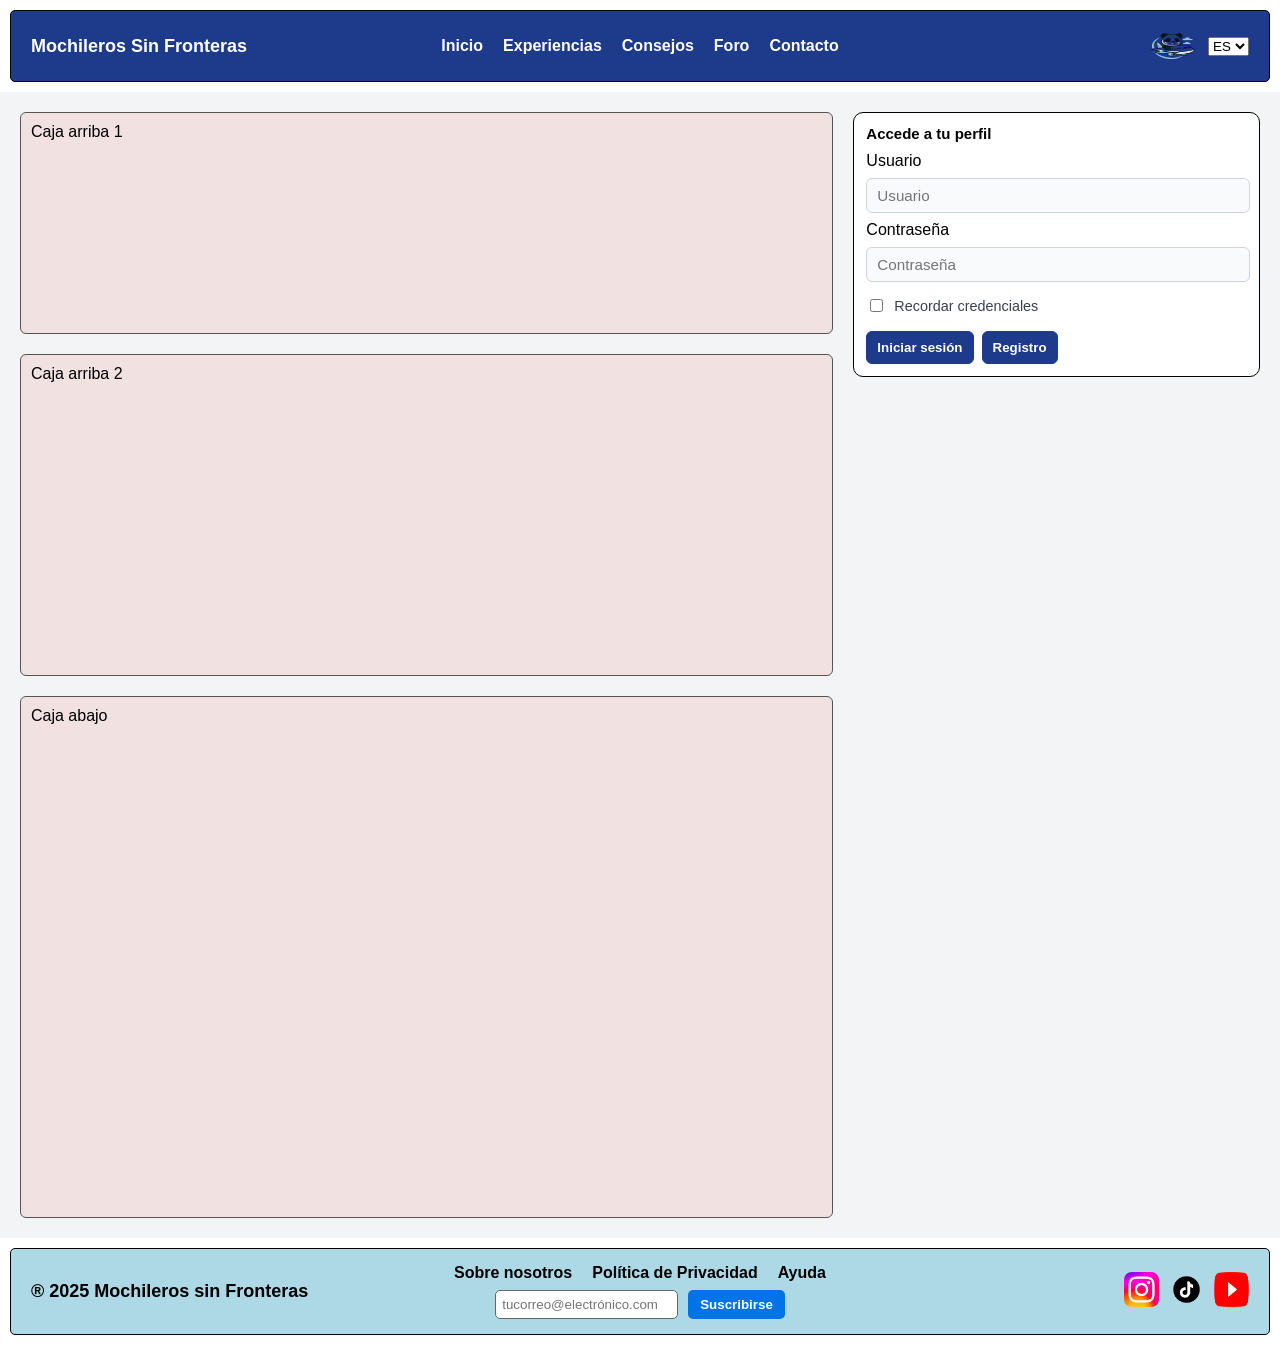
==== pracctica1.html @ 60e6118a "aside derecha" ====
﻿<!DOCTYPE html>
<html lang="es">
<head>
  <meta charset="UTF-8">
  <title>Document</title>
  <link rel="stylesheet" href="./style/style.css">
</head>
<body>
  <header>
    <!-- Nombre a la izquierda -->
    <a href="./pracctica1.html" class="nombre">Mochileros Sin Fronteras</a>

    <!-- Menú en el centro -->
    <nav class="menu_navegacion">
      <a href="#">Inicio</a>
      <a href="#">Experiencias</a>
      <a href="#">Consejos</a>
      <a href="#">Foro</a>
      <a href="#">Contacto</a>
    </nav>

    <!-- Logo + selector de idioma a la derecha -->
    <div class="cambiar_idiomas">
      <img src="./img/logo.png" alt="logo" class="logo">
      <select name="idiomas">
        <option value="es">ES</option>
        <option value="en">EN</option>
      </select>
    </div>
  </header>
  

  <main>
    <!-- Columna izquierda -->
    <section class="zona-izq">
      <section class="caja caja1">Caja arriba 1</section>
      <section class="caja caja2">Caja arriba 2</section>
      <section class="caja caja3">Caja abajo</section>
    </section>

    <!-- Columna derecha -->
    <aside class="aside-der">
      <section class="acceso">
        <h2>Accede a tu perfil</h2>

        <form class="inicio_sesion" action="#" method="post" autocomplete="off">
          <label for="email">Usuario</label>
          <input id="email" name="email" type="email" placeholder="Usuario">

          <label for="contraseña">Contraseña</label>
          <input id="contraseña" name="contraseña" type="password" placeholder="Contraseña">

          <label class="recordar" for="recordar">
            <input type="checkbox" id="recordar" name="recordar">
            Recordar credenciales
          </label>

          <div class="acciones">
            <button type="button" class="boton ">Iniciar sesión</button>
            <button type="button" class="boton registrar">Registro</button>
          </div>
        </form>

      </section>

    </aside>
      

  </main>




  <footer>
  <h1 class="footer">&reg; 2025 Mochileros sin Fronteras</h1>
  
  <div class="footer-links">
    <nav class="pie_pag_nav">
      <a href="#">Sobre nosotros</a>
      <a href="#">Política de Privacidad</a>
      <a href="#">Ayuda</a>
    </nav>

    <!-- Newsletter debajo de los enlaces -->
    <div class="newsletter">
      <input type="email" placeholder="tucorreo@electrónico.com">
      <button>Suscribirse</button>
    </div>
  </div>
  
  <div class="Redes_sociales">
    <a href="#"><img src="./img/instagram_logo.png" alt="Instagram_logo" class="Instagram_logo"></a>
    <a href="#"><img src="./img/tiktok_logo.webp" alt="Tiktok_logo" class="Tiktok_logo"></a>
    <a href="#"><img src="./img/Youtube_logo.png" alt="Youtube_logo" class="Youtube_logo"></a>
  </div> 
</footer>
</body>
</html>
---- style/style.css ----
﻿body {
  margin: 0;
  font-family: Arial, sans-serif;
}

header {
  display: grid;
  grid-template-columns: 1fr auto 1fr; 
  align-items: center;
  padding: 10px 20px;
  background-color: #1e3a8a; /* azul */
  color: white;
  border: 1px solid black;
  border-radius: 5px;
  margin: 10px;
}

footer {
  display: grid;
  grid-template-columns: 1fr auto 1fr; 
  align-items: center;
  padding: 10px 20px;
  background-color: lightblue; /* azul */
  color: white;
  border: 1px solid black;
  border-radius: 5px;
  margin: 10px;
}

/* Nombre a la izquierda */
.nombre {
  justify-self: start;
  color: white;
  text-decoration: none;
  font-size: 18px;
  font-weight: bold;
}

/* Menú centrado */
.menu_navegacion {
  display: flex;
  gap: 20px;
  justify-content: center;
}

.menu_navegacion a {
  text-decoration: none;
  color: white;
  font-weight: bold;
}

.menu_navegacion a:hover {
  color: yellow;
}

/* Logo + idiomas a la derecha */
.cambiar_idiomas {
  display: flex;
  align-items: center;
  gap: 10px;
  justify-self: end;
}

.footer {
  justify-self: start;
  color: black;
  text-decoration: none;
  font-size: 18px;
  font-weight: bold;
}

.logo {
  width: 50px;  /* logo pequeñito */
  height: 50px;
}

.Redes_sociales {
  display: flex;
  align-items: center;
  gap: 10px;
  justify-self: end;
}

.Instagram_logo {
  width: 35px;  /* logo pequeñito */
  height: 35px;
}

.Tiktok_logo {
  width: 35px;  /* logo pequeñito */
  height: 35px;
}

.Youtube_logo {
  width: 35px;  /* logo pequeñito */
  height: 35px;
}

.pie_pag_nav {
  display: flex;            /* Activa Flexbox */
  justify-content: center;  /* Centra horizontalmente */
  align-items: center;      /* Centra verticalmente */
  gap: 20px;                /* Espacio entre enlaces */
  flex-wrap: wrap;          /* Para que no se salgan en pantallas pequeñas */
}

.pie_pag_nav a {
  text-decoration: none;  
  color: black;
  font-weight: bold;
}

footer {
  display: grid;
  grid-template-columns: 1fr auto 1fr; /* 3 columnas: copyright - enlaces+newsletter - redes */
  align-items: center;
  padding: 15px 20px;
  background-color: lightblue;
  border: 1px solid black;
  border-radius: 5px;
  margin: 10px;
}

/* Contenedor central (enlaces + newsletter) */
.footer-links {
  display: flex;
  flex-direction: column; /* enlaces arriba, newsletter debajo */
  align-items: center;
  gap: 8px;
}

/* Enlaces en fila */
.pie_pag_nav {
  display: flex;
  gap: 20px;
}

.pie_pag_nav a {
  text-decoration: none;
  color: black;
  font-weight: bold;
}

/* Newsletter debajo */
.newsletter {
  display: flex;
  justify-content: center;
  gap: 10px;
}

.newsletter input[type="email"] {
  padding: 6px;
  border: 1px solid #666;
  border-radius: 5px;
}

.newsletter button {
  padding: 6px 12px;
  border: none;
  border-radius: 5px;
  background-color: #0073e6;
  color: white;
  font-weight: bold;
  cursor: pointer;
}

.newsletter button:hover {
  background-color: #005bb5;
}



/* ---------- MAIN (para separar header y footer) ---------- */


main {
  display: grid;
  grid-template-columns: 2fr 1fr;
  gap: 20px;
  padding: 20px;
  background: #f3f4f6; /* gris claro */
}


/* IZQUIERDA: grid de 2 columnas */
.zona-izq {
  display: flex;
  flex-direction: column; /* 👈 apila las cajas */
  gap: 20px;
}

/* Estilo base para TODAS las cajas */
.caja {
  background: rgb(242, 225, 225);
  border: 1px solid #555;
  border-radius: 6px;
  padding: 10px;
  color: black;
}

/* Caja arriba izquierda */
.caja1 {
  min-height: 200px;   /* pon lo que quieras */
}

/* Caja arriba derecha */
.caja2 {
  min-height: 300px;   /* pon lo que quieras */
}

/* Caja abajo (ocupa todo el ancho de la izquierda) */
.caja3 { /* Creo que se puede quitar */
  min-height: 500px;   /* pon lo que quieras */
}

/* Caja derecha (aside) */
.aside-der {
  min-height: 400px;  
}

.acceso {
  background: #fff;
  border: 1px solid black;
  border-radius: 10px;
  padding: 12px;
}

.acceso h2 {
  margin: 0 0 10px 0;
  font-size: 15px;
}

.inicio_sesion {
  display: flex;
  flex-direction: column; /* 👈 apila en columna */
  gap: 8px;  
}
.inicio_sesion input[type="email"],
.inicio_sesion input[type="password"] {
  width: 95%;
  padding: 8px 10px;
  border: 1px solid #cbd5e1;   /* gris clarito, no negro fuerte */
  border-radius: 6px;          /* redondeado sutil */
  font-size: 0.95rem;
  background: #f9fafb;
  color: #111;
  transition: border-color 0.2s, box-shadow 0.2s;
}

/* Efecto al hacer foco (cuando clicas dentro del input) */
.inicio_sesion input:focus {
  outline: none;  
  border-color: #1e3a8a;       /* azul igual que el header */
  box-shadow: 0 0 3px #406fee55;
}

.inicio_sesion .recordar{
  display: flex;
  align-items: center;
  gap: 8px;
  font-size: 0.9rem;
  color:#374151;
  margin: 6px 0 2px;
}

.acciones{
  display: flex;
  gap: 8px;
  margin-top: 6px;
}

.boton{
  padding: 8px 10px;
  border-radius: 6px;
  border: 1px solid #1e3a8a;
  background: #1e3a8a;   /* azul del header */
  color: #fff;
  font-weight: 600;
  cursor: pointer;
  transition: filter .15s;
}
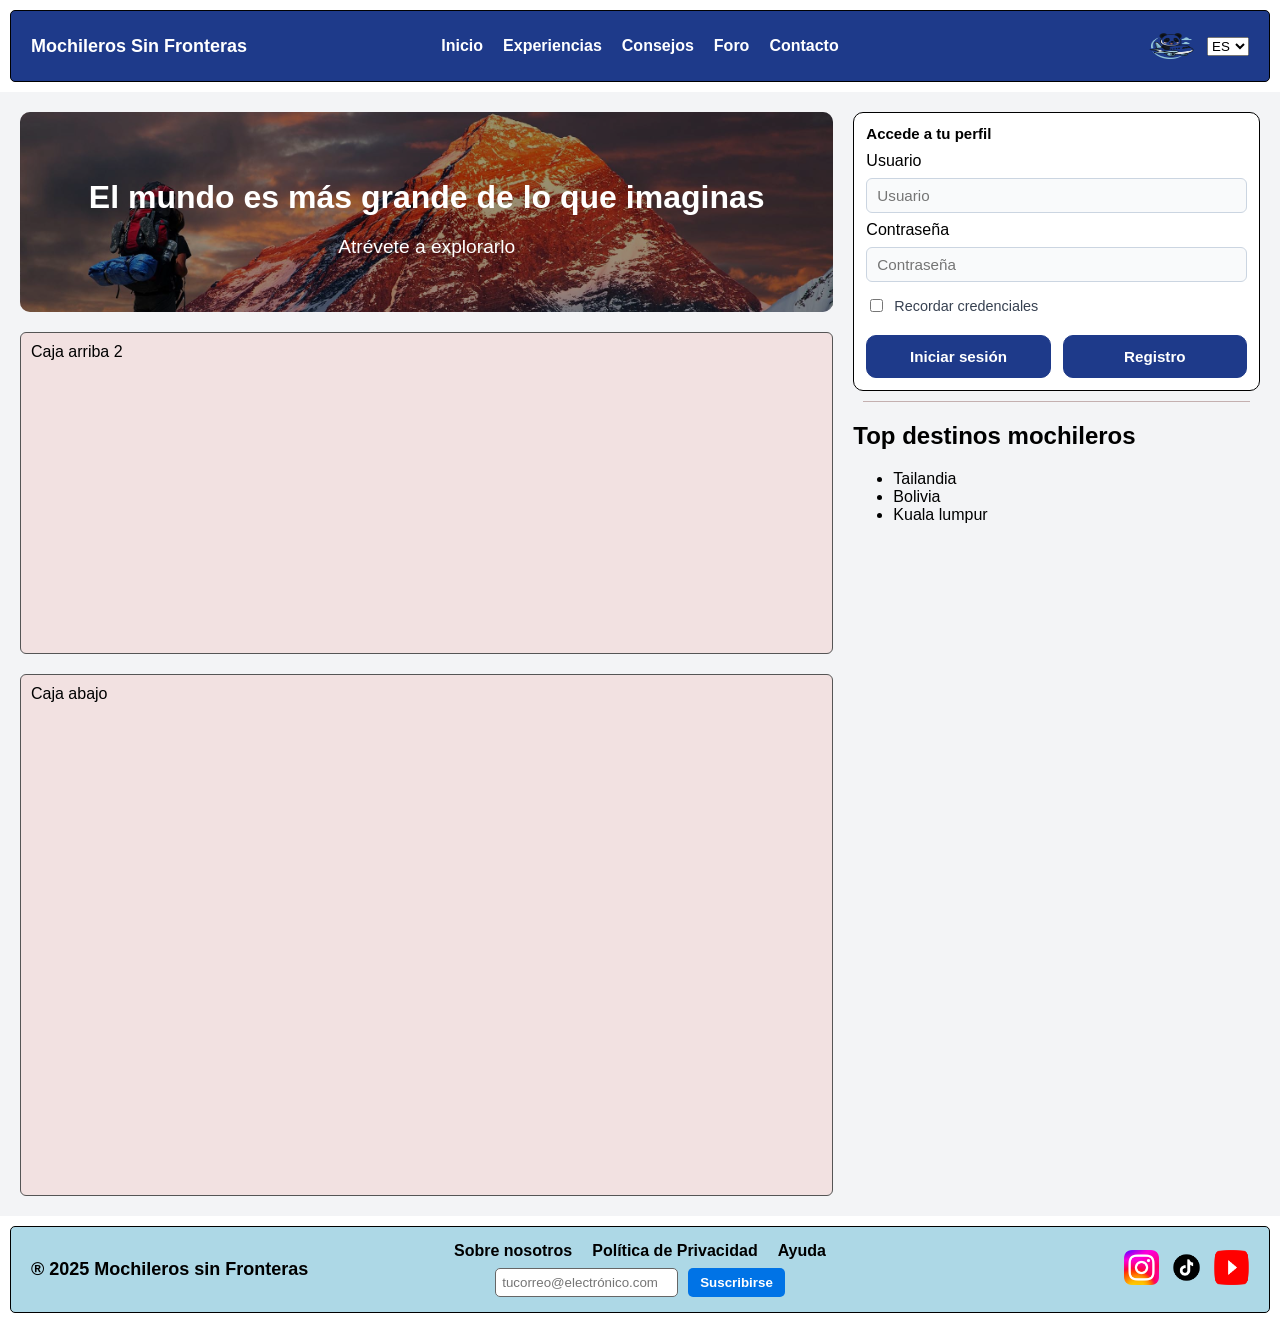
==== commit 16ed0ed8: "banner y formulario de acceso" ====
--- a/pracctica1.html
+++ b/pracctica1.html
@@ -25,6 +25,11 @@
       <select name="idiomas">
         <option value="es">ES</option>
         <option value="en">EN</option>
+        <option value="fr">FR</option>
+        <option value="de">DE</option>
+        <option value="ru">RU</option>
+        <option value="zh">ZH</option>
+        <option value="ar">AR</option>
       </select>
     </div>
   </header>
@@ -33,7 +38,12 @@
   <main>
     <!-- Columna izquierda -->
     <section class="zona-izq">
-      <section class="caja caja1">Caja arriba 1</section>
+      <section class="banner">
+        <div class="banner-contenido">
+          <h1>El mundo es más grande de lo que imaginas</h1>
+          <p>Atrévete a explorarlo</p>
+        </div>
+      </section>
       <section class="caja caja2">Caja arriba 2</section>
       <section class="caja caja3">Caja abajo</section>
     </section>
@@ -56,12 +66,23 @@
           </label>
 
           <div class="acciones">
-            <button type="button" class="boton ">Iniciar sesión</button>
-            <button type="button" class="boton registrar">Registro</button>
+            <a href="https://www.youtube.com/" target="_blank" class="boton">Iniciar sesión</a>
+            <a href="https://www.google.com/" target="_blank" class="boton registrar">Registro</a>
           </div>
         </form>
+      </section>
 
-      </section>
+      <hr class="barra_separadora">
+
+      <div>
+        <h2>Top destinos mochileros</h2>
+        <ul>
+          <li>Tailandia</li>
+          <li>Bolivia</li>
+          <li>Kuala lumpur</li>
+        </ul>
+      </div>
+
 
     </aside>
       
@@ -96,3 +117,4 @@
 </footer>
 </body>
 </html>
+
--- a/style/style.css
+++ b/style/style.css
@@ -199,8 +199,40 @@
 }
 
 /* Caja arriba izquierda */
-.caja1 {
-  min-height: 200px;   /* pon lo que quieras */
+.banner {
+  position: relative;
+  background-image: url("../img/mountain.jpg"); /* tu imagen de portada */
+  background-size: cover;
+  background-position: center;
+  height: 200px;
+  border-radius: 10px;
+  display: flex;
+  align-items: center;
+  justify-content: center;
+  text-align: center;
+  color: white;
+  overflow: hidden;
+}
+
+.banner::after {
+  content: "";
+  position: absolute;
+  top: 0; left: 0; right: 0; bottom: 0;
+  background: rgba(0,0,0,0.4); /* oscurece para mejor contraste del texto */
+}
+
+.banner-contenido {
+  position: relative; /* para que el texto esté por encima del overlay */
+  z-index: 1;
+}
+
+.banner-contenido h1 {
+  font-size: 2rem;
+  margin-bottom: 10px;
+}
+
+.banner-contenido p {
+  font-size: 1.2rem;
 }
 
 /* Caja arriba derecha */
@@ -237,7 +269,8 @@
 }
 .inicio_sesion input[type="email"],
 .inicio_sesion input[type="password"] {
-  width: 95%;
+  width: 100%;
+  box-sizing: border-box;
   padding: 8px 10px;
   border: 1px solid #cbd5e1;   /* gris clarito, no negro fuerte */
   border-radius: 6px;          /* redondeado sutil */
@@ -245,6 +278,7 @@
   background: #f9fafb;
   color: #111;
   transition: border-color 0.2s, box-shadow 0.2s;
+  margin: -auto aut;
 }
 
 /* Efecto al hacer foco (cuando clicas dentro del input) */
@@ -265,18 +299,36 @@
 
 .acciones{
   display: flex;
-  gap: 8px;
-  margin-top: 6px;
+  justify-content: center;
+  gap: 12px;
+  margin-top: 10px;
+  width: 100%;
 }
 
 .boton{
-  padding: 8px 10px;
-  border-radius: 6px;
+  display: inline-block;     /* para que se comporte como botón */
+  text-align: center;        /* centra el texto */
+  flex: 1;
+  max-width: 200px;
+  padding: 12px 0;
+  border-radius: 10px;
   border: 1px solid #1e3a8a;
-  background: #1e3a8a;   /* azul del header */
+  background: #1e3a8a;
   color: #fff;
   font-weight: 600;
+  font-size: 0.95rem;
+  text-decoration: none;     /* quita el subrayado típico de los <a> */
   cursor: pointer;
-  transition: filter .15s;
-}
-
+  transition: background .15s;
+}
+
+.boton:hover {
+  background: #0f2e66;       /* un azul más oscuro al pasar el ratón */
+}
+
+
+.barra_separadora {
+  border:none;
+  border-top: 1px solid rgb(196, 176, 176);
+  margin: 10px;;
+}
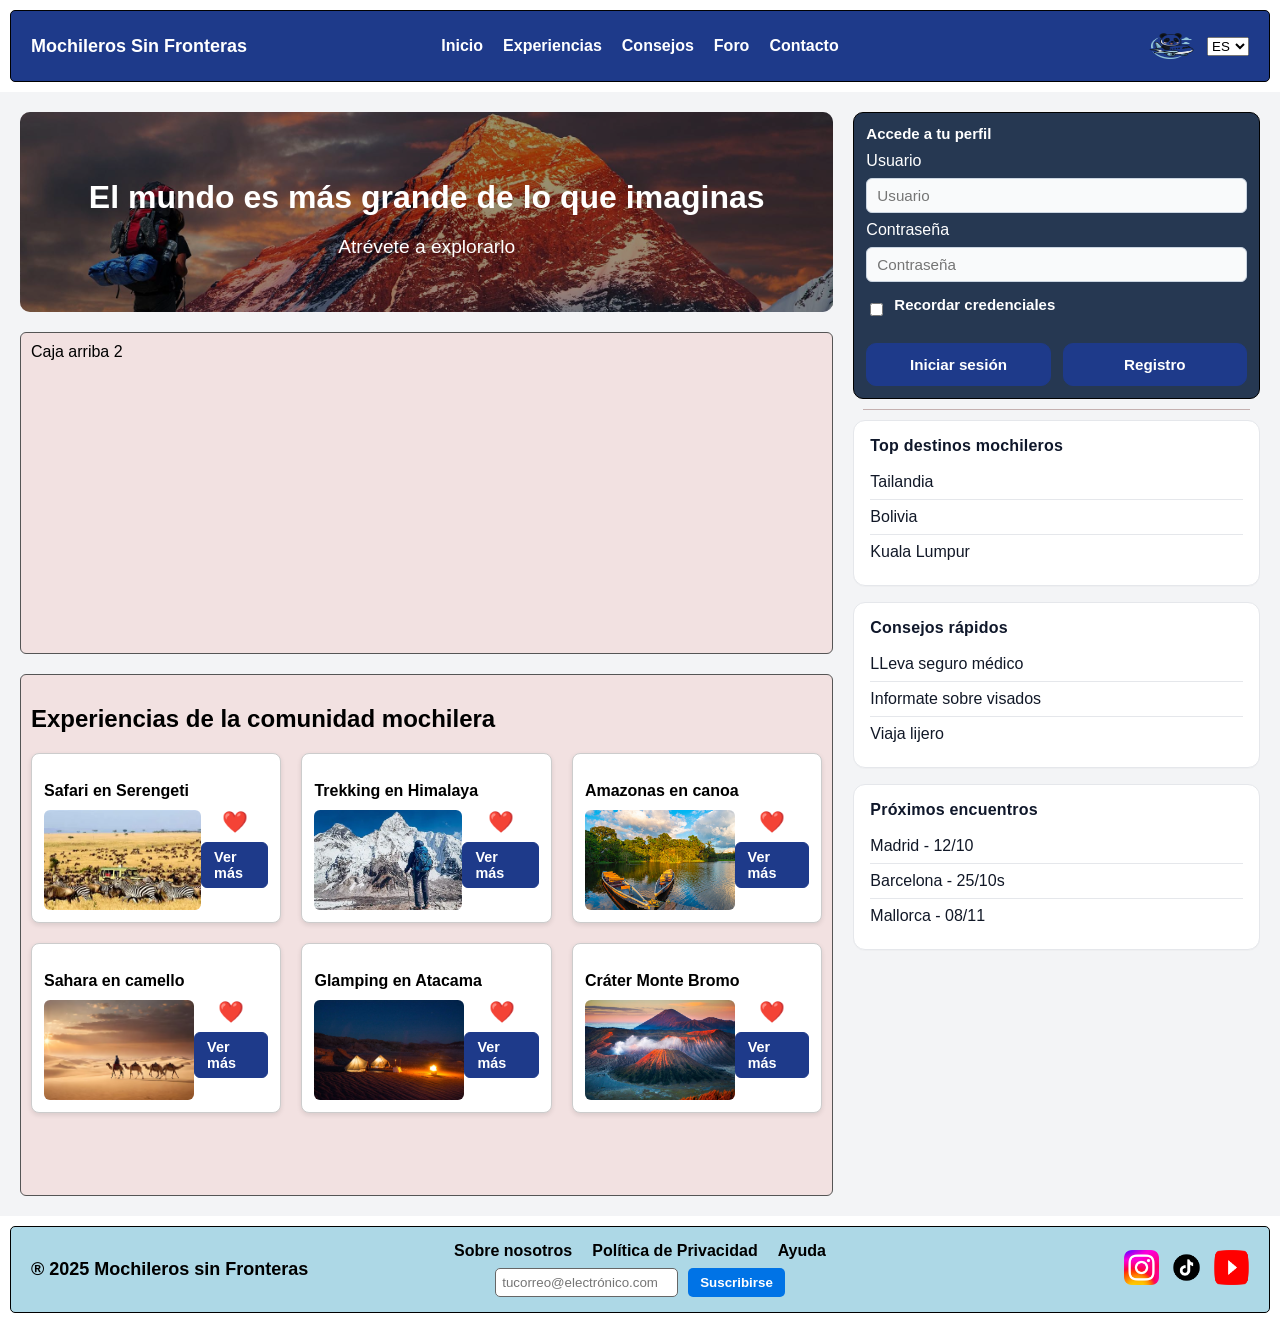
==== commit cbe80ef4: "Caja 3 y aside completados" ====
--- a/pracctica1.html
+++ b/pracctica1.html
@@ -35,7 +35,7 @@
   </header>
   
 
-  <main>
+<main>
     <!-- Columna izquierda -->
     <section class="zona-izq">
       <section class="banner">
@@ -45,7 +45,78 @@
         </div>
       </section>
       <section class="caja caja2">Caja arriba 2</section>
-      <section class="caja caja3">Caja abajo</section>
+      <section class="caja caja3">
+        <h2>Experiencias de la comunidad mochilera</h2>
+        <div class="grid-experiencias">
+
+          <div class="exp-card">
+            <h3>Safari en Serengeti</h3>
+            <div class="exp-contenido">
+              <img src="./img/serengeti.webp" alt="Serengeti">
+              <div class="exp-lateral">
+                <a href="./registro.html" class="like-exp">❤️</a>
+                <a href="./registro.html" class="boton-exp">Ver más</a>
+              </div>
+            </div>
+          </div>
+
+          <div class="exp-card">
+            <h3>Trekking en Himalaya</h3>
+            <div class="exp-contenido">
+              <img src="./img/himalaya.webp" alt="Himalaya">
+              <div class="exp-lateral">
+                <a href="./registro.html" class="like-exp">❤️</a>
+                <a href="./registro.html" class="boton-exp">Ver más</a>
+              </div>
+            </div>
+          </div>
+
+          <div class="exp-card">
+            <h3>Amazonas en canoa</h3>
+            <div class="exp-contenido">
+              <img src="./img/amazonas.jpg" alt="Amazonas">
+              <div class="exp-lateral">
+                <a href="./registro.html" class="like-exp">❤️</a>
+                <a href="./registro.html" class="boton-exp">Ver más</a>
+              </div>
+            </div>
+          </div>
+
+          <div class="exp-card">
+            <h3>Sahara en camello</h3>
+            <div class="exp-contenido">
+              <img src="./img/sahara.jpg" alt="Sahara">
+              <div class="exp-lateral">
+                <a href="./registro.html" class="like-exp">❤️</a>
+                <a href="./registro.html" class="boton-exp">Ver más</a>
+              </div>
+            </div>
+          </div>
+
+          <div class="exp-card">
+            <h3>Glamping en Atacama</h3>
+            <div class="exp-contenido">
+              <img src="./img/Atacama.jpg" alt="Atacama">
+              <div class="exp-lateral">
+                <a href="./registro.html" class="like-exp">❤️</a>
+                <a href="./registro.html" class="boton-exp">Ver más</a>
+              </div>
+            </div>
+          </div>
+
+          <div class="exp-card">
+            <h3>Cráter Monte Bromo</h3>
+            <div class="exp-contenido">
+              <img src="./img/Bromo.webp" alt="Monte Bromo">
+              <div class="exp-lateral">
+                <a href="./registro.html" class="like-exp">❤️</a>
+                <a href="./registro.html" class="boton-exp">Ver más</a>
+              </div>
+            </div>
+          </div>
+
+        </div>
+      </section>
     </section>
 
     <!-- Columna derecha -->
@@ -62,7 +133,7 @@
 
           <label class="recordar" for="recordar">
             <input type="checkbox" id="recordar" name="recordar">
-            Recordar credenciales
+            <h2>Recordar credenciales</h2>
           </label>
 
           <div class="acciones">
@@ -74,14 +145,33 @@
 
       <hr class="barra_separadora">
 
-      <div>
+      <section class="panel destinos">
         <h2>Top destinos mochileros</h2>
-        <ul>
-          <li>Tailandia</li>
-          <li>Bolivia</li>
-          <li>Kuala lumpur</li>
+        <ul class="lista_panel">
+          <li><a href="#" title="Ver Tailandia">Tailandia</a></li>
+          <li><a href="#" title="Ver Bolivia">Bolivia</a></li>
+          <li><a href="#" title="Ver Kuala Lumpur">Kuala Lumpur</a></li>
         </ul>
-      </div>
+      </section>
+
+      <section class="panel consejos">
+        <h2>Consejos rápidos</h2>
+        <ul class="lista_panel">
+          <li><a href="#" title="Seguro Médico">LLeva seguro médico</a></li>
+          <li><a href="#" title="Visados">Informate sobre visados</a></li>
+          <li><a href="#" title="Viaja lijero">Viaja lijero</a></li>
+        </ul>
+      </section>
+
+      <section class="panel encuentros">
+        <h2>Próximos encuentros</h2>
+        <ul class="lista_panel">
+          <li><a href="#" title="Seguro Médico">Madrid - 12/10</a></li>
+          <li><a href="#" title="Visados">Barcelona - 25/10s</a></li>
+          <li><a href="#" title="Viaja lijero">Mallorca - 08/11</a></li>
+        </ul>
+      </section>
+      
 
 
     </aside>
--- a/style/style.css
+++ b/style/style.css
@@ -245,21 +245,148 @@
   min-height: 500px;   /* pon lo que quieras */
 }
 
+.Filas {
+  display: flex;
+  flex-direction: column; /* 👈 apila las cajas */
+  gap: 20px;
+}
+
+.Experiencia {
+  display: flex;
+  flex-direction: row; /* 👈 apila las cajas */
+  gap: 20px;
+}
+.experiencia1 {
+  min-height: 175px;
+  min-width: 225px;
+}
+
+.caja .experiencia1 h3 {
+  margin: 0 0 10px 0;
+  font-size: 15px;
+}
+
+.grid-experiencias {
+  display: grid;
+  grid-template-columns: repeat(3, 1fr); /* 3 columnas por fila */
+  gap: 20px;
+  margin-top: 15px;
+}
+
+.exp-card {
+  background: white;
+  border: 1px solid #ccc;
+  border-radius: 8px;
+  padding: 12px;
+  box-shadow: 0 2px 5px rgba(0,0,0,0.1);
+}
+
+.exp-card h3 {
+  font-size: 1rem;
+  margin-bottom: 10px;
+  text-align: left;
+}
+
+.exp-contenido {
+  display: flex;
+  justify-content: space-between;
+  align-items: flex-start;
+}
+
+.exp-contenido img {
+  width: 70%;
+  height: 100px;
+  object-fit: cover;
+  border-radius: 6px;
+}
+
+.exp-lateral {
+  display: flex;
+  flex-direction: column;
+  align-items: center;
+  gap: 8px;
+}
+
+.like-exp {
+  font-size: 1.5rem;
+  text-decoration: none;
+  color: red;
+  transition: transform 0.2s;
+}
+
+.like-exp:hover {
+  transform: scale(1.2);
+}
+
+.boton-exp {
+  padding: 4px 8px;              /* 👈 más pequeño */
+  border: 1px solid #1e3a8a;
+  border-radius: 5px;
+  background-color: #1e3a8a;
+  color: white;
+  text-decoration: none;
+  font-size: 0.75rem;            /* 👈 letra más pequeña */
+  font-weight: bold;
+}
+
+.boton-exp:hover {
+  background-color: #0f2e66;
+}
+.Fotos {
+  width: 150px;  /* logo pequeñito */
+  height: 150px;
+}
+
+.acciones-exp {
+  display: flex;
+  justify-content: space-between;
+  align-items: center;
+  margin-top: 8px;
+}
+
+.boton-exp {
+  padding: 6px 12px;
+  border: 1px solid #1e3a8a;
+  border-radius: 6px;
+  background-color: #1e3a8a;
+  color: white;
+  text-decoration: none;
+  font-size: 0.9rem;
+  font-weight: bold;
+}
+
+.boton-exp:hover {
+  background-color: #0f2e66;
+}
+
+.like-exp {
+  font-size: 1.3rem;
+  text-decoration: none;
+  color: red;
+  transition: transform 0.2s;
+}
+
+.like-exp:hover {
+  transform: scale(1.2);
+}
+
 /* Caja derecha (aside) */
 .aside-der {
   min-height: 400px;  
 }
 
 .acceso {
-  background: #fff;
+  background: #263852;
   border: 1px solid black;
   border-radius: 10px;
   padding: 12px;
+  color: white;
 }
 
 .acceso h2 {
   margin: 0 0 10px 0;
   font-size: 15px;
+  color:white;
 }
 
 .inicio_sesion {
@@ -281,7 +408,7 @@
   margin: -auto aut;
 }
 
-/* Efecto al hacer foco (cuando clicas dentro del input) */
+/* Efecto al hacer foco (cuando ºººº clicas dentro del input) */
 .inicio_sesion input:focus {
   outline: none;  
   border-color: #1e3a8a;       /* azul igual que el header */
@@ -331,4 +458,79 @@
   border:none;
   border-top: 1px solid rgb(196, 176, 176);
   margin: 10px;;
-}+}
+
+.panel {
+  background: #ffffff;            /* blanco de fondo */
+  border: 1px solid #e5e7eb;      /* gris clarito para el borde */
+  border-radius: 12px;
+  padding: 16px;
+  margin-bottom: 16px;
+  color: #111827;                 /* gris oscuro para texto */
+  box-shadow: 0 1px 0 rgba(0,0,0,.02);
+}
+
+/* Titulares consistentes */
+.panel h2 {
+  margin: 0 0 10px 0;
+  font-size: 16px;
+  color: #111827;                 /* mismo gris oscuro */
+  letter-spacing:.2px;
+}
+
+/* Listas limpias */
+.lista_panel { 
+  list-style:none; 
+  margin:0; 
+  padding:0; 
+}
+.lista_panel li {
+  padding: 8px 0;
+  border-bottom: 1px solid #e5e7eb;
+}
+.lista_panel li:last-child { 
+  border-bottom: none; 
+}
+
+.lista_panel a {
+  color: #111827;
+  text-decoration: none;
+}
+.lista_panel a:hover { color: #2563eb; }
+
+/* Colores por sección */
+.panel.destinos h2::after { 
+  background: #2563eb; 
+}
+   /* azul */
+.panel.consejos h2::after { 
+  background: #16a34a; 
+}
+   /* verde */
+.panel.encuentros h2::after { 
+  background: #f97316; 
+} /* naranja */
+
+/* Títulos */
+.panel.destinos h2 {
+  color:#0f172a;
+}
+.panel.consejos h2 {
+  color:#0f172a; 
+}
+.panel.encuentros h2 { 
+  color:#0f172a; 
+}
+
+/* Ajuste de texto secundario (checkbox, etc.) */
+.inicio_sesion .recordar {
+  color: #6b7280; 
+}         /* gris medio */
+
+/* Botones */
+.boton {
+  border:1px solid #1e3a8a;       /* azul oscuro */
+  background: #1e3a8a;
+  color: #fff;
+}
+.boton:hover { background:#17306a; } /* azul más oscuro */
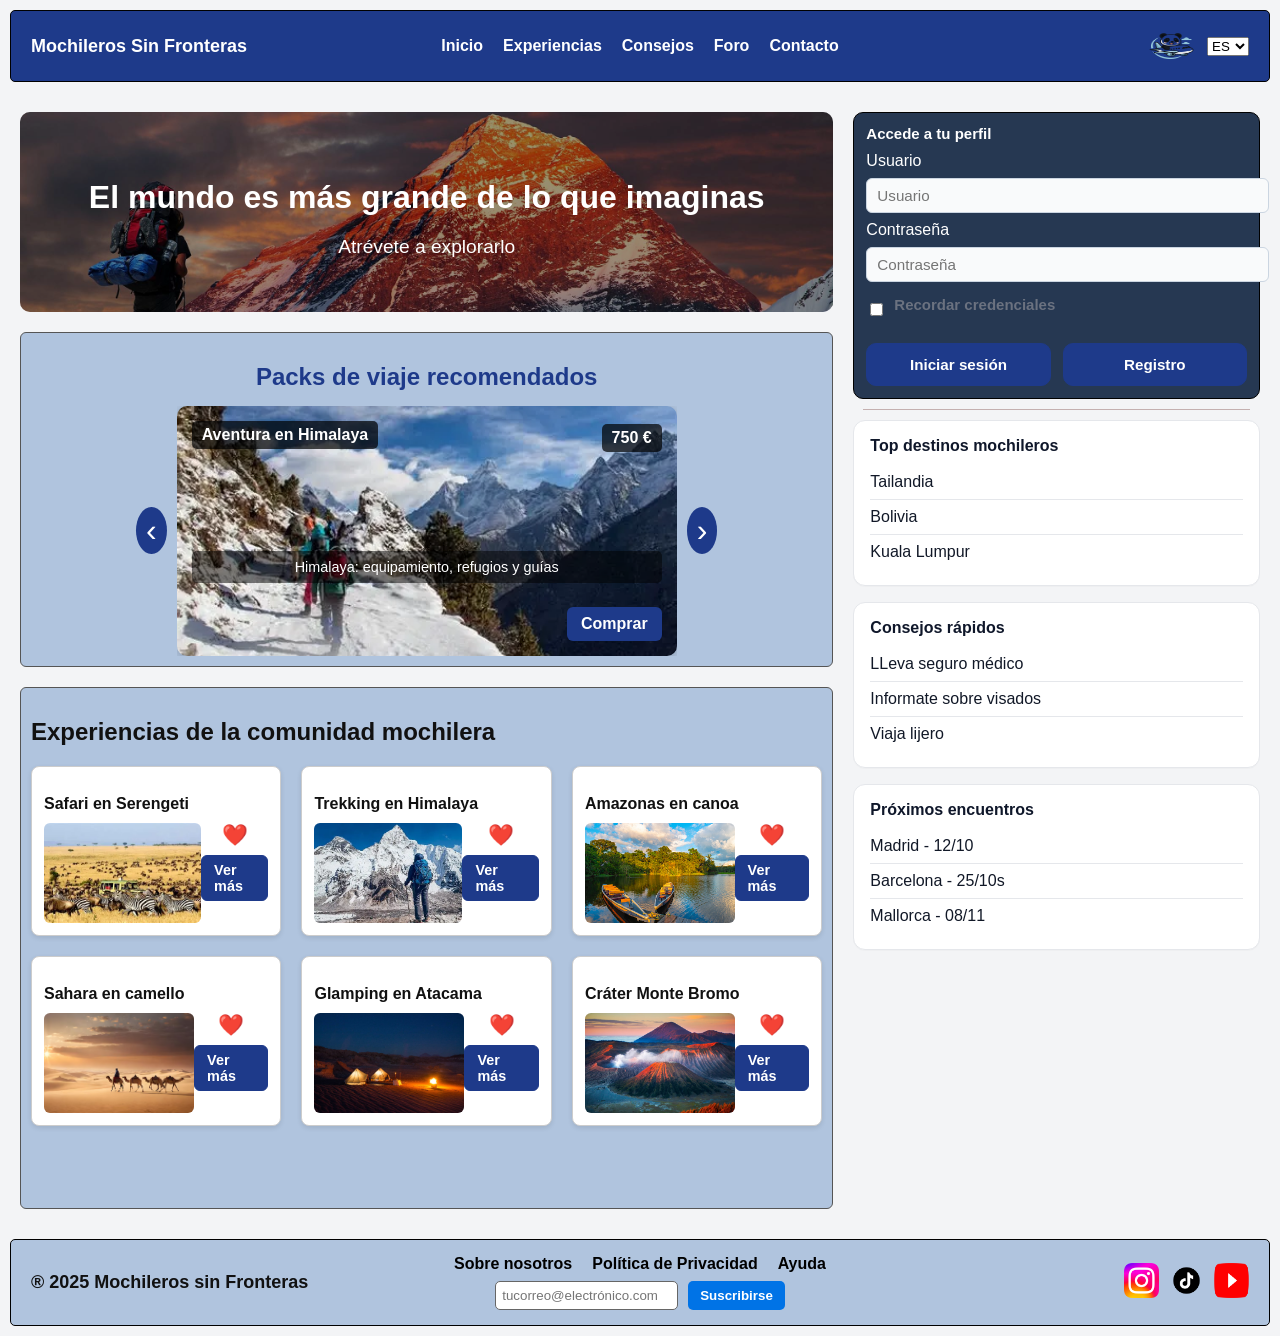
==== commit 502d6b89: "Actualización de estilos" ====
--- a/pracctica1.html
+++ b/pracctica1.html
@@ -2,7 +2,7 @@
 <html lang="es">
 <head>
   <meta charset="UTF-8">
-  <title>Document</title>
+  <title>Mochileros Sin Fronteras - Inicio</title>
   <link rel="stylesheet" href="./style/style.css">
 </head>
 <body>
@@ -44,7 +44,32 @@
           <p>Atrévete a explorarlo</p>
         </div>
       </section>
-      <section class="caja caja2">Caja arriba 2</section>
+      <section class="caja caja2 carrusel">
+        <h2>Packs de viaje recomendados</h2>
+        <div class="carrusel-contenedor">
+
+          <!-- Flecha izquierda -->
+          <button class="carrusel-flecha izq">‹</button>
+
+          <div class="carrusel-items">
+
+            <div class="pack">
+              <img src="img/AventuraHimalaya.webp" alt="Aventura en Himalaya">
+              <div class="pack-info">
+                <span class="pack-titulo">Aventura en Himalaya</span>
+                <span class="pack-precio">750 €</span>
+                <p class="pack-descripcion">Himalaya: equipamiento, refugios y guías</p>
+                <a href="#" class="pack-boton">Comprar</a>
+              </div>
+            </div>
+
+          </div>
+
+          <!-- Flecha derecha -->
+          <button class="carrusel-flecha der">›</button>
+        </div>
+      </section>
+
       <section class="caja caja3">
         <h2>Experiencias de la comunidad mochilera</h2>
         <div class="grid-experiencias">
@@ -206,5 +231,4 @@
   </div> 
 </footer>
 </body>
-</html>
-
+</html>
--- a/style/style.css
+++ b/style/style.css
@@ -1,8 +1,12 @@
-﻿body {
+﻿/* ========== RESET & BASE ========== */
+body {
   margin: 0;
   font-family: Arial, sans-serif;
-}
-
+  background: #f3f4f6; /* gris claro general */
+  color: #111;
+}
+
+/* ========== HEADER ========== */
 header {
   display: grid;
   grid-template-columns: 1fr auto 1fr; 
@@ -10,200 +14,66 @@
   padding: 10px 20px;
   background-color: #1e3a8a; /* azul */
   color: white;
-  border: 1px solid black;
+  border: 1px solid #000;
   border-radius: 5px;
   margin: 10px;
 }
 
-footer {
-  display: grid;
-  grid-template-columns: 1fr auto 1fr; 
-  align-items: center;
-  padding: 10px 20px;
-  background-color: lightblue; /* azul */
-  color: white;
-  border: 1px solid black;
-  border-radius: 5px;
-  margin: 10px;
-}
-
-/* Nombre a la izquierda */
 .nombre {
   justify-self: start;
-  color: white;
+  color: inherit;
   text-decoration: none;
   font-size: 18px;
   font-weight: bold;
 }
 
-/* Menú centrado */
 .menu_navegacion {
   display: flex;
   gap: 20px;
   justify-content: center;
 }
-
 .menu_navegacion a {
-  text-decoration: none;
-  color: white;
-  font-weight: bold;
-}
-
-.menu_navegacion a:hover {
-  color: yellow;
-}
-
-/* Logo + idiomas a la derecha */
+  color: inherit;
+  text-decoration: none;
+  font-weight: bold;
+}
+.menu_navegacion a:hover { color: yellow; }
+
 .cambiar_idiomas {
   display: flex;
   align-items: center;
   gap: 10px;
   justify-self: end;
 }
-
-.footer {
-  justify-self: start;
-  color: black;
-  text-decoration: none;
-  font-size: 18px;
-  font-weight: bold;
-}
-
 .logo {
-  width: 50px;  /* logo pequeñito */
+  width: 50px;  
   height: 50px;
 }
 
-.Redes_sociales {
-  display: flex;
-  align-items: center;
-  gap: 10px;
-  justify-self: end;
-}
-
-.Instagram_logo {
-  width: 35px;  /* logo pequeñito */
-  height: 35px;
-}
-
-.Tiktok_logo {
-  width: 35px;  /* logo pequeñito */
-  height: 35px;
-}
-
-.Youtube_logo {
-  width: 35px;  /* logo pequeñito */
-  height: 35px;
-}
-
-.pie_pag_nav {
-  display: flex;            /* Activa Flexbox */
-  justify-content: center;  /* Centra horizontalmente */
-  align-items: center;      /* Centra verticalmente */
-  gap: 20px;                /* Espacio entre enlaces */
-  flex-wrap: wrap;          /* Para que no se salgan en pantallas pequeñas */
-}
-
-.pie_pag_nav a {
-  text-decoration: none;  
-  color: black;
-  font-weight: bold;
-}
-
-footer {
-  display: grid;
-  grid-template-columns: 1fr auto 1fr; /* 3 columnas: copyright - enlaces+newsletter - redes */
-  align-items: center;
-  padding: 15px 20px;
-  background-color: lightblue;
-  border: 1px solid black;
-  border-radius: 5px;
-  margin: 10px;
-}
-
-/* Contenedor central (enlaces + newsletter) */
-.footer-links {
-  display: flex;
-  flex-direction: column; /* enlaces arriba, newsletter debajo */
-  align-items: center;
-  gap: 8px;
-}
-
-/* Enlaces en fila */
-.pie_pag_nav {
-  display: flex;
-  gap: 20px;
-}
-
-.pie_pag_nav a {
-  text-decoration: none;
-  color: black;
-  font-weight: bold;
-}
-
-/* Newsletter debajo */
-.newsletter {
-  display: flex;
-  justify-content: center;
-  gap: 10px;
-}
-
-.newsletter input[type="email"] {
-  padding: 6px;
-  border: 1px solid #666;
-  border-radius: 5px;
-}
-
-.newsletter button {
-  padding: 6px 12px;
-  border: none;
-  border-radius: 5px;
-  background-color: #0073e6;
-  color: white;
-  font-weight: bold;
-  cursor: pointer;
-}
-
-.newsletter button:hover {
-  background-color: #005bb5;
-}
-
-
-
-/* ---------- MAIN (para separar header y footer) ---------- */
-
-
+/* ========== MAIN ========== */
 main {
   display: grid;
   grid-template-columns: 2fr 1fr;
   gap: 20px;
   padding: 20px;
-  background: #f3f4f6; /* gris claro */
-}
-
-
-/* IZQUIERDA: grid de 2 columnas */
+}
+
 .zona-izq {
   display: flex;
-  flex-direction: column; /* 👈 apila las cajas */
-  gap: 20px;
-}
-
-/* Estilo base para TODAS las cajas */
+  flex-direction: column;
+  gap: 20px;
+}
+
 .caja {
-  background: rgb(242, 225, 225);
+  background: lightsteelblue;
   border: 1px solid #555;
   border-radius: 6px;
   padding: 10px;
-  color: black;
-}
-
-/* Caja arriba izquierda */
+}
+
 .banner {
   position: relative;
-  background-image: url("../img/mountain.jpg"); /* tu imagen de portada */
-  background-size: cover;
-  background-position: center;
+  background: url("../img/mountain.jpg") center/cover no-repeat;
   height: 200px;
   border-radius: 10px;
   display: flex;
@@ -213,62 +83,23 @@
   color: white;
   overflow: hidden;
 }
-
 .banner::after {
   content: "";
   position: absolute;
-  top: 0; left: 0; right: 0; bottom: 0;
-  background: rgba(0,0,0,0.4); /* oscurece para mejor contraste del texto */
-}
-
-.banner-contenido {
-  position: relative; /* para que el texto esté por encima del overlay */
-  z-index: 1;
-}
-
-.banner-contenido h1 {
-  font-size: 2rem;
-  margin-bottom: 10px;
-}
-
-.banner-contenido p {
-  font-size: 1.2rem;
-}
-
-/* Caja arriba derecha */
-.caja2 {
-  min-height: 300px;   /* pon lo que quieras */
-}
-
-/* Caja abajo (ocupa todo el ancho de la izquierda) */
-.caja3 { /* Creo que se puede quitar */
-  min-height: 500px;   /* pon lo que quieras */
-}
-
-.Filas {
-  display: flex;
-  flex-direction: column; /* 👈 apila las cajas */
-  gap: 20px;
-}
-
-.Experiencia {
-  display: flex;
-  flex-direction: row; /* 👈 apila las cajas */
-  gap: 20px;
-}
-.experiencia1 {
-  min-height: 175px;
-  min-width: 225px;
-}
-
-.caja .experiencia1 h3 {
-  margin: 0 0 10px 0;
-  font-size: 15px;
-}
-
+  inset: 0;
+  background: rgba(0,0,0,0.4);
+}
+.banner-contenido { position: relative; z-index: 1; }
+.banner-contenido h1 { font-size: 2rem; margin-bottom: 10px; }
+.banner-contenido p { font-size: 1.2rem; }
+
+.caja2 { min-height: 300px; }
+.caja3 { min-height: 500px; }
+
+/* Experiencias */
 .grid-experiencias {
   display: grid;
-  grid-template-columns: repeat(3, 1fr); /* 3 columnas por fila */
+  grid-template-columns: repeat(3, 1fr);
   gap: 20px;
   margin-top: 15px;
 }
@@ -280,100 +111,123 @@
   padding: 12px;
   box-shadow: 0 2px 5px rgba(0,0,0,0.1);
 }
-
 .exp-card h3 {
   font-size: 1rem;
   margin-bottom: 10px;
   text-align: left;
 }
-
 .exp-contenido {
   display: flex;
   justify-content: space-between;
   align-items: flex-start;
 }
-
 .exp-contenido img {
   width: 70%;
   height: 100px;
   object-fit: cover;
   border-radius: 6px;
 }
-
 .exp-lateral {
   display: flex;
   flex-direction: column;
   align-items: center;
   gap: 8px;
 }
-
 .like-exp {
-  font-size: 1.5rem;
+  font-size: 1.3rem;
   text-decoration: none;
   color: red;
   transition: transform 0.2s;
 }
-
-.like-exp:hover {
-  transform: scale(1.2);
-}
-
-.boton-exp {
-  padding: 4px 8px;              /* 👈 más pequeño */
-  border: 1px solid #1e3a8a;
-  border-radius: 5px;
-  background-color: #1e3a8a;
-  color: white;
-  text-decoration: none;
-  font-size: 0.75rem;            /* 👈 letra más pequeña */
-  font-weight: bold;
-}
-
-.boton-exp:hover {
-  background-color: #0f2e66;
-}
-.Fotos {
-  width: 150px;  /* logo pequeñito */
-  height: 150px;
-}
-
-.acciones-exp {
-  display: flex;
-  justify-content: space-between;
-  align-items: center;
-  margin-top: 8px;
-}
-
+.like-exp:hover { transform: scale(1.2); }
 .boton-exp {
   padding: 6px 12px;
   border: 1px solid #1e3a8a;
   border-radius: 6px;
-  background-color: #1e3a8a;
-  color: white;
+  background: #1e3a8a;
+  color: #fff;
   text-decoration: none;
   font-size: 0.9rem;
   font-weight: bold;
 }
-
-.boton-exp:hover {
-  background-color: #0f2e66;
-}
-
-.like-exp {
-  font-size: 1.3rem;
-  text-decoration: none;
-  color: red;
-  transition: transform 0.2s;
-}
-
-.like-exp:hover {
-  transform: scale(1.2);
-}
-
-/* Caja derecha (aside) */
-.aside-der {
-  min-height: 400px;  
-}
+.boton-exp:hover { background: #0f2e66; }
+
+/* Carrusel */
+.carrusel { text-align: center; }
+.carrusel h2 { margin-bottom: 15px; color: #1e3a8a; }
+.carrusel-contenedor {
+  display: flex;
+  align-items: center;
+  justify-content: center;
+}
+.carrusel-items {
+  display: flex;
+  gap: 20px;
+  overflow: hidden;
+}
+.pack {
+  position: relative;
+  width: 500px;
+  height: 250px;
+  border-radius: 10px;
+  overflow: hidden;
+  box-shadow: 0 2px 8px rgba(0,0,0,0.2);
+}
+.pack img {
+  width: 100%;
+  height: 100%;
+  object-fit: cover;
+}
+.pack-info {
+  position: absolute;
+  inset: 0;
+  display: flex;
+  flex-direction: column;
+  justify-content: flex-start;
+  padding: 15px;
+  color: white;
+}
+.pack-titulo,
+.pack-precio {
+  background: rgba(0,0,0,0.7);
+  padding: 5px 10px;
+  border-radius: 5px;
+  font-weight: bold;
+}
+.pack-titulo { align-self: flex-start; }
+.pack-precio { align-self: flex-end; margin-top: -25px; }
+.pack-descripcion {
+  margin-top: auto;
+  background: rgba(0,0,0,0.5);
+  padding: 8px;
+  border-radius: 5px;
+  font-size: 0.9rem;
+}
+.pack-boton {
+  align-self: flex-end;
+  margin-top: 10px;
+  background: #1e3a8a;
+  padding: 8px 14px;
+  border-radius: 6px;
+  text-decoration: none;
+  color: #fff;
+  font-weight: bold;
+}
+.pack-boton:hover { background: #0f2e66; }
+.carrusel-flecha {
+  background: #1e3a8a;
+  color: white;
+  border: none;
+  font-size: 2rem;
+  padding: 5px 10px;
+  border-radius: 50%;
+  cursor: default; /* de momento no funcional */
+}
+.carrusel-flecha.izq { margin-right: 10px; }
+.carrusel-flecha.der { margin-left: 10px; }
+
+/* ========== ASIDE ========== */
+.aside-der { min-height: 400px; }
 
 .acceso {
   background: #263852;
@@ -382,59 +236,46 @@
   padding: 12px;
   color: white;
 }
-
-.acceso h2 {
-  margin: 0 0 10px 0;
-  font-size: 15px;
-  color:white;
-}
+.acceso h2 { margin: 0 0 10px; font-size: 15px; }
 
 .inicio_sesion {
   display: flex;
-  flex-direction: column; /* 👈 apila en columna */
+  flex-direction: column;
   gap: 8px;  
 }
 .inicio_sesion input[type="email"],
 .inicio_sesion input[type="password"] {
   width: 100%;
-  box-sizing: border-box;
   padding: 8px 10px;
-  border: 1px solid #cbd5e1;   /* gris clarito, no negro fuerte */
-  border-radius: 6px;          /* redondeado sutil */
+  border: 1px solid #cbd5e1;
+  border-radius: 6px;
   font-size: 0.95rem;
   background: #f9fafb;
   color: #111;
   transition: border-color 0.2s, box-shadow 0.2s;
-  margin: -auto aut;
-}
-
-/* Efecto al hacer foco (cuando ºººº clicas dentro del input) */
+}
 .inicio_sesion input:focus {
   outline: none;  
-  border-color: #1e3a8a;       /* azul igual que el header */
+  border-color: #1e3a8a;
   box-shadow: 0 0 3px #406fee55;
 }
-
-.inicio_sesion .recordar{
+.recordar {
   display: flex;
   align-items: center;
   gap: 8px;
   font-size: 0.9rem;
-  color:#374151;
+  color:#6b7280;
   margin: 6px 0 2px;
 }
 
-.acciones{
+.acciones {
   display: flex;
   justify-content: center;
   gap: 12px;
   margin-top: 10px;
   width: 100%;
 }
-
-.boton{
-  display: inline-block;     /* para que se comporte como botón */
-  text-align: center;        /* centra el texto */
+.boton {
   flex: 1;
   max-width: 200px;
   padding: 12px 0;
@@ -444,42 +285,33 @@
   color: #fff;
   font-weight: 600;
   font-size: 0.95rem;
-  text-decoration: none;     /* quita el subrayado típico de los <a> */
+  text-decoration: none;
   cursor: pointer;
+  text-align: center;
   transition: background .15s;
 }
-
-.boton:hover {
-  background: #0f2e66;       /* un azul más oscuro al pasar el ratón */
-}
-
+.boton:hover { background: #0f2e66; }
 
 .barra_separadora {
   border:none;
-  border-top: 1px solid rgb(196, 176, 176);
-  margin: 10px;;
+  border-top: 1px solid #c4b0b0;
+  margin: 10px;
 }
 
 .panel {
-  background: #ffffff;            /* blanco de fondo */
-  border: 1px solid #e5e7eb;      /* gris clarito para el borde */
+  background: #fff;
+  border: 1px solid #e5e7eb;
   border-radius: 12px;
   padding: 16px;
   margin-bottom: 16px;
-  color: #111827;                 /* gris oscuro para texto */
   box-shadow: 0 1px 0 rgba(0,0,0,.02);
 }
-
-/* Titulares consistentes */
 .panel h2 {
-  margin: 0 0 10px 0;
+  margin: 0 0 10px;
   font-size: 16px;
-  color: #111827;                 /* mismo gris oscuro */
-  letter-spacing:.2px;
-}
-
-/* Listas limpias */
-.lista_panel { 
+  color: #0f172a;
+}
+.lista_panel {
   list-style:none; 
   margin:0; 
   padding:0; 
@@ -488,49 +320,76 @@
   padding: 8px 0;
   border-bottom: 1px solid #e5e7eb;
 }
-.lista_panel li:last-child { 
-  border-bottom: none; 
-}
-
+.lista_panel li:last-child { border-bottom: none; }
 .lista_panel a {
   color: #111827;
   text-decoration: none;
 }
 .lista_panel a:hover { color: #2563eb; }
 
-/* Colores por sección */
-.panel.destinos h2::after { 
-  background: #2563eb; 
-}
-   /* azul */
-.panel.consejos h2::after { 
-  background: #16a34a; 
-}
-   /* verde */
-.panel.encuentros h2::after { 
-  background: #f97316; 
-} /* naranja */
-
-/* Títulos */
-.panel.destinos h2 {
-  color:#0f172a;
-}
-.panel.consejos h2 {
-  color:#0f172a; 
-}
-.panel.encuentros h2 { 
-  color:#0f172a; 
-}
-
-/* Ajuste de texto secundario (checkbox, etc.) */
-.inicio_sesion .recordar {
-  color: #6b7280; 
-}         /* gris medio */
-
-/* Botones */
-.boton {
-  border:1px solid #1e3a8a;       /* azul oscuro */
-  background: #1e3a8a;
-  color: #fff;
-}
-.boton:hover { background:#17306a; } /* azul más oscuro */
+/* ========== FOOTER ========== */
+footer {
+  display: grid;
+  grid-template-columns: 1fr auto 1fr;
+  align-items: center;
+  padding: 15px 20px;
+  background: lightsteelblue;
+  border: 1px solid #000;
+  border-radius: 5px;
+  margin: 10px;
+}
+
+.footer {
+  justify-self: start;
+  font-size: 18px;
+  font-weight: bold;
+}
+
+.footer-links {
+  display: flex;
+  flex-direction: column;
+  align-items: center;
+  gap: 8px;
+}
+.pie_pag_nav {
+  display: flex;
+  gap: 20px;
+  flex-wrap: wrap;
+  justify-content: center;
+}
+.pie_pag_nav a {
+  color: #000;
+  text-decoration: none;  
+  font-weight: bold;
+}
+.newsletter {
+  display: flex;
+  justify-content: center;
+  gap: 10px;
+}
+.newsletter input[type="email"] {
+  padding: 6px;
+  border: 1px solid #666;
+  border-radius: 5px;
+}
+.newsletter button {
+  padding: 6px 12px;
+  border: none;
+  border-radius: 5px;
+  background: #0073e6;
+  color: white;
+  font-weight: bold;
+  cursor: pointer;
+}
+.newsletter button:hover { background: #005bb5; }
+
+.Redes_sociales {
+  display: flex;
+  align-items: center;
+  gap: 10px;
+  justify-self: end;
+}
+.Redes_sociales img {
+  width: 35px;
+  height: 35px;
+}
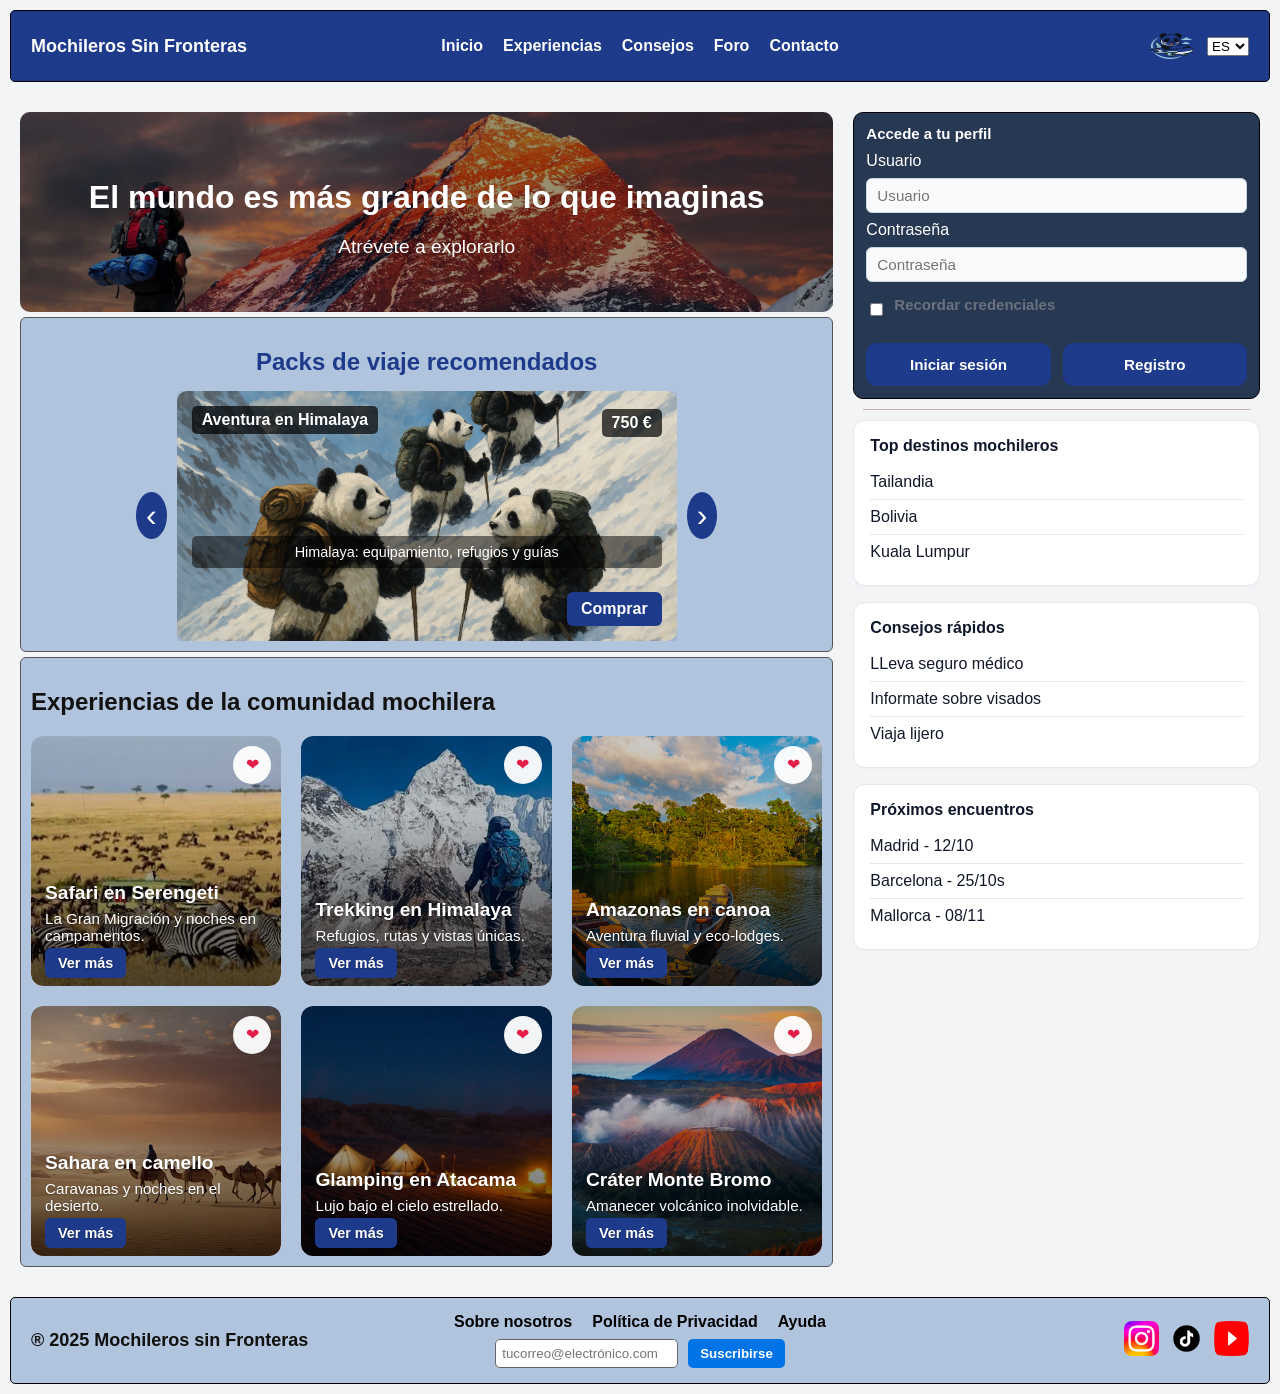
==== commit 623df6fe: "cambio en la caja 3 y cambio de foto caja2" ====
--- a/pracctica1.html
+++ b/pracctica1.html
@@ -54,7 +54,7 @@
           <div class="carrusel-items">
 
             <div class="pack">
-              <img src="img/AventuraHimalaya.webp" alt="Aventura en Himalaya">
+              <img src="img/AventuraHimalaya.png" alt="Aventura en Himalaya">
               <div class="pack-info">
                 <span class="pack-titulo">Aventura en Himalaya</span>
                 <span class="pack-precio">750 €</span>
@@ -74,76 +74,82 @@
         <h2>Experiencias de la comunidad mochilera</h2>
         <div class="grid-experiencias">
 
-          <div class="exp-card">
-            <h3>Safari en Serengeti</h3>
-            <div class="exp-contenido">
-              <img src="./img/serengeti.webp" alt="Serengeti">
-              <div class="exp-lateral">
-                <a href="./registro.html" class="like-exp">❤️</a>
-                <a href="./registro.html" class="boton-exp">Ver más</a>
-              </div>
-            </div>
-          </div>
-
-          <div class="exp-card">
-            <h3>Trekking en Himalaya</h3>
-            <div class="exp-contenido">
-              <img src="./img/himalaya.webp" alt="Himalaya">
-              <div class="exp-lateral">
-                <a href="./registro.html" class="like-exp">❤️</a>
-                <a href="./registro.html" class="boton-exp">Ver más</a>
-              </div>
-            </div>
-          </div>
-
-          <div class="exp-card">
-            <h3>Amazonas en canoa</h3>
-            <div class="exp-contenido">
-              <img src="./img/amazonas.jpg" alt="Amazonas">
-              <div class="exp-lateral">
-                <a href="./registro.html" class="like-exp">❤️</a>
-                <a href="./registro.html" class="boton-exp">Ver más</a>
-              </div>
-            </div>
-          </div>
-
-          <div class="exp-card">
-            <h3>Sahara en camello</h3>
-            <div class="exp-contenido">
-              <img src="./img/sahara.jpg" alt="Sahara">
-              <div class="exp-lateral">
-                <a href="./registro.html" class="like-exp">❤️</a>
-                <a href="./registro.html" class="boton-exp">Ver más</a>
-              </div>
-            </div>
-          </div>
-
-          <div class="exp-card">
-            <h3>Glamping en Atacama</h3>
-            <div class="exp-contenido">
-              <img src="./img/Atacama.jpg" alt="Atacama">
-              <div class="exp-lateral">
-                <a href="./registro.html" class="like-exp">❤️</a>
-                <a href="./registro.html" class="boton-exp">Ver más</a>
-              </div>
-            </div>
-          </div>
-
-          <div class="exp-card">
-            <h3>Cráter Monte Bromo</h3>
-            <div class="exp-contenido">
-              <img src="./img/Bromo.webp" alt="Monte Bromo">
-              <div class="exp-lateral">
-                <a href="./registro.html" class="like-exp">❤️</a>
-                <a href="./registro.html" class="boton-exp">Ver más</a>
-              </div>
+          <!-- Safari en Serengeti -->
+          <div class="exp-card">
+            <a href="./registro.html" class="me-gusta" aria-label="Me gusta">❤</a>
+            <img class="foto" src="./img/serengeti.webp" alt="Serengeti">
+            <div class="filtro-oscuro"></div>
+            <div class="texto">
+              <h3 class="titulo">Safari en Serengeti</h3>
+              <p class="subtitulo">La Gran Migración y noches en campamentos.</p>
+              <a href="./registro.html" class="boton-exp">Ver más</a>
+            </div>
+          </div>
+
+          <!-- Trekking en Himalaya -->
+          <div class="exp-card">
+            <a href="./registro.html" class="me-gusta" aria-label="Me gusta">❤</a>
+            <img class="foto" src="./img/himalaya.webp" alt="Himalaya">
+            <div class="filtro-oscuro"></div>
+            <div class="texto">
+              <h3 class="titulo">Trekking en Himalaya</h3>
+              <p class="subtitulo">Refugios, rutas y vistas únicas.</p>
+              <a href="./registro.html" class="boton-exp">Ver más</a>
+            </div>
+          </div>
+
+          <!-- Amazonas en canoa -->
+          <div class="exp-card">
+            <a href="./registro.html" class="me-gusta" aria-label="Me gusta">❤</a>
+            <img class="foto" src="./img/amazonas.jpg" alt="Amazonas">
+            <div class="filtro-oscuro"></div>
+            <div class="texto">
+              <h3 class="titulo">Amazonas en canoa</h3>
+              <p class="subtitulo">Aventura fluvial y eco-lodges.</p>
+              <a href="./registro.html" class="boton-exp">Ver más</a>
+            </div>
+          </div>
+
+          <!-- Sahara en camello -->
+          <div class="exp-card">
+            <a href="./registro.html" class="me-gusta" aria-label="Me gusta">❤</a>
+            <img class="foto" src="./img/sahara.jpg" alt="Sahara">
+            <div class="filtro-oscuro"></div>
+            <div class="texto">
+              <h3 class="titulo">Sahara en camello</h3>
+              <p class="subtitulo">Caravanas y noches en el desierto.</p>
+              <a href="./registro.html" class="boton-exp">Ver más</a>
+            </div>
+          </div>
+
+          <!-- Glamping en Atacama -->
+          <div class="exp-card">
+            <a href="./registro.html" class="me-gusta" aria-label="Me gusta">❤</a>
+            <img class="foto" src="./img/Atacama.jpg" alt="Atacama">
+            <div class="filtro-oscuro"></div>
+            <div class="texto">
+              <h3 class="titulo">Glamping en Atacama</h3>
+              <p class="subtitulo">Lujo bajo el cielo estrellado.</p>
+              <a href="./registro.html" class="boton-exp">Ver más</a>
+            </div>
+          </div>
+
+          <!-- Cráter Monte Bromo -->
+          <div class="exp-card">
+            <a href="./registro.html" class="me-gusta" aria-label="Me gusta">❤</a>
+            <img class="foto" src="./img/Bromo.webp" alt="Monte Bromo">
+            <div class="filtro-oscuro"></div>
+            <div class="texto">
+              <h3 class="titulo">Cráter Monte Bromo</h3>
+              <p class="subtitulo">Amanecer volcánico inolvidable.</p>
+              <a href="./registro.html" class="boton-exp">Ver más</a>
             </div>
           </div>
 
         </div>
       </section>
+
     </section>
-
     <!-- Columna derecha -->
     <aside class="aside-der">
       <section class="acceso">
--- a/style/style.css
+++ b/style/style.css
@@ -9,7 +9,7 @@
 /* ========== HEADER ========== */
 header {
   display: grid;
-  grid-template-columns: 1fr auto 1fr; 
+  grid-template-columns: 1fr auto 1fr;
   align-items: center;
   padding: 10px 20px;
   background-color: #1e3a8a; /* azul */
@@ -32,12 +32,16 @@
   gap: 20px;
   justify-content: center;
 }
+
 .menu_navegacion a {
   color: inherit;
   text-decoration: none;
   font-weight: bold;
 }
-.menu_navegacion a:hover { color: yellow; }
+
+.menu_navegacion a:hover {
+  color: yellow;
+}
 
 .cambiar_idiomas {
   display: flex;
@@ -45,12 +49,14 @@
   gap: 10px;
   justify-self: end;
 }
+
 .logo {
-  width: 50px;  
+  width: 50px;
   height: 50px;
 }
 
 /* ========== MAIN ========== */
+/* Layout 2/3 (izquierda) + 1/3 (derecha) */
 main {
   display: grid;
   grid-template-columns: 2fr 1fr;
@@ -58,19 +64,27 @@
   padding: 20px;
 }
 
+/* Asegura que cada columna se quede en su celda */
 .zona-izq {
-  display: flex;
-  flex-direction: column;
-  gap: 20px;
-}
-
+  width: 100%;
+  box-sizing: border-box;
+}
+
+.aside-der {
+  width: 100%;
+  box-sizing: border-box;
+}
+
+/* Cajas internas generales */
 .caja {
   background: lightsteelblue;
   border: 1px solid #555;
   border-radius: 6px;
   padding: 10px;
-}
-
+  overflow: hidden; /* evita que el contenido se “salga” */
+}
+
+/* Banner */
 .banner {
   position: relative;
   background: url("../img/mountain.jpg") center/cover no-repeat;
@@ -82,89 +96,61 @@
   text-align: center;
   color: white;
   overflow: hidden;
-}
+  margin-bottom: 5px;
+}
+
 .banner::after {
   content: "";
   position: absolute;
   inset: 0;
   background: rgba(0,0,0,0.4);
 }
-.banner-contenido { position: relative; z-index: 1; }
-.banner-contenido h1 { font-size: 2rem; margin-bottom: 10px; }
-.banner-contenido p { font-size: 1.2rem; }
-
-.caja2 { min-height: 300px; }
-.caja3 { min-height: 500px; }
-
-/* Experiencias */
-.grid-experiencias {
-  display: grid;
-  grid-template-columns: repeat(3, 1fr);
-  gap: 20px;
-  margin-top: 15px;
-}
-
-.exp-card {
-  background: white;
-  border: 1px solid #ccc;
-  border-radius: 8px;
-  padding: 12px;
-  box-shadow: 0 2px 5px rgba(0,0,0,0.1);
-}
-.exp-card h3 {
-  font-size: 1rem;
+
+.banner-contenido {
+  position: relative;
+  z-index: 1;
+}
+
+.banner-contenido h1 {
+  font-size: 2rem;
   margin-bottom: 10px;
-  text-align: left;
-}
-.exp-contenido {
-  display: flex;
-  justify-content: space-between;
-  align-items: flex-start;
-}
-.exp-contenido img {
-  width: 70%;
-  height: 100px;
-  object-fit: cover;
-  border-radius: 6px;
-}
-.exp-lateral {
-  display: flex;
-  flex-direction: column;
-  align-items: center;
-  gap: 8px;
-}
-.like-exp {
-  font-size: 1.3rem;
-  text-decoration: none;
-  color: red;
-  transition: transform 0.2s;
-}
-.like-exp:hover { transform: scale(1.2); }
-.boton-exp {
-  padding: 6px 12px;
-  border: 1px solid #1e3a8a;
-  border-radius: 6px;
-  background: #1e3a8a;
-  color: #fff;
-  text-decoration: none;
-  font-size: 0.9rem;
-  font-weight: bold;
-}
-.boton-exp:hover { background: #0f2e66; }
-
-/* Carrusel */
-.carrusel { text-align: center; }
-.carrusel h2 { margin-bottom: 15px; color: #1e3a8a; }
+}
+
+.banner-contenido p {
+  font-size: 1.2rem;
+}
+
+.caja2 {
+  min-height: 300px;
+  margin-bottom:5px ;
+}
+
+.caja3 {
+  min-height: 500px;
+}
+
+/* ===== Carrusel (izquierda) ===== */
+.carrusel {
+  text-align: center;
+}
+
+.carrusel h2 {
+  margin-bottom: 15px;
+  color: #1e3a8a;
+}
+
 .carrusel-contenedor {
   display: flex;
   align-items: center;
   justify-content: center;
 }
+
 .carrusel-items {
   display: flex;
   gap: 20px;
   overflow: hidden;
 }
+
 .pack {
   position: relative;
   width: 500px;
@@ -173,11 +159,13 @@
   overflow: hidden;
   box-shadow: 0 2px 8px rgba(0,0,0,0.2);
 }
+
 .pack img {
   width: 100%;
   height: 100%;
   object-fit: cover;
 }
+
 .pack-info {
   position: absolute;
   inset: 0;
@@ -187,15 +175,24 @@
   padding: 15px;
   color: white;
 }
-.pack-titulo,
+
+.pack-titulo {
+  background: rgba(0,0,0,0.7);
+  padding: 5px 10px;
+  border-radius: 5px;
+  font-weight: bold;
+  align-self: flex-start;
+}
+
 .pack-precio {
   background: rgba(0,0,0,0.7);
   padding: 5px 10px;
   border-radius: 5px;
   font-weight: bold;
-}
-.pack-titulo { align-self: flex-start; }
-.pack-precio { align-self: flex-end; margin-top: -25px; }
+  align-self: flex-end;
+  margin-top: -25px;
+}
+
 .pack-descripcion {
   margin-top: auto;
   background: rgba(0,0,0,0.5);
@@ -203,6 +200,7 @@
   border-radius: 5px;
   font-size: 0.9rem;
 }
+
 .pack-boton {
   align-self: flex-end;
   margin-top: 10px;
@@ -213,7 +211,11 @@
   color: #fff;
   font-weight: bold;
 }
-.pack-boton:hover { background: #0f2e66; }
+
+.pack-boton:hover {
+  background: #0f2e66;
+}
+
 .carrusel-flecha {
   background: #1e3a8a;
   color: white;
@@ -221,13 +223,108 @@
   font-size: 2rem;
   padding: 5px 10px;
   border-radius: 50%;
-  cursor: default; /* de momento no funcional */
-}
-.carrusel-flecha.izq { margin-right: 10px; }
-.carrusel-flecha.der { margin-left: 10px; }
-
-/* ========== ASIDE ========== */
-.aside-der { min-height: 400px; }
+  cursor: default; /* no funcional */
+}
+
+.carrusel-flecha.izq {
+  margin-right: 10px;
+}
+
+.carrusel-flecha.der {
+  margin-left: 10px;
+}
+
+/* ===== Experiencias (izquierda) – NUEVO FORMATO UNIFICADO ===== */
+.grid-experiencias {
+  display: grid;
+  grid-template-columns: repeat(3, 1fr);
+  gap: 20px;
+  margin-top: 15px;
+}
+
+/* Tarjeta imagen completa + overlay + texto */
+.exp-card {
+  position: relative;
+  height: 250px;
+  padding: 0;
+  background: transparent;
+  border: 0;
+  box-shadow: none;
+  border-radius: 12px;
+  overflow: hidden;
+}
+
+.exp-card .foto {
+  width: 100%;
+  height: 100%;
+  object-fit: cover;
+  display: block;
+  border-radius: 12px;
+}
+
+.exp-card .filtro-oscuro {
+  position: absolute;
+  inset: 0;
+  border-radius: 12px;
+  background: linear-gradient(to bottom, rgba(0,0,0,.20) 30%, rgba(0,0,0,.70) 100%);
+}
+
+.exp-card .me-gusta {
+  position: absolute;
+  top: 10px;
+  right: 10px;
+  width: 38px;
+  height: 38px;
+  border-radius: 50%;
+  background: rgba(255,255,255,.95);
+  color: #e11d48;
+  display: grid;
+  place-items: center;
+  text-decoration: none;
+  z-index: 2;
+}
+
+.exp-card .texto {
+  position: absolute;
+  left: 14px;
+  right: 14px;
+  bottom: 14px;
+  color: #fff;
+  z-index: 2;
+  text-shadow: 0 1px 2px rgba(0,0,0,.35);
+}
+
+.exp-card .titulo {
+  margin: 0 0 6px;
+  font-size: 1.2rem;
+  font-weight: 800;
+  color: #fff;
+}
+
+.exp-card .subtitulo {
+  margin: 0 0 10px;
+  font-size: .95rem;
+}
+
+/* Botón reutilizado */
+.boton-exp {
+  padding: 6px 12px;
+  border: 1px solid #1e3a8a;
+  border-radius: 6px;
+  background: #1e3a8a;
+  color: #fff;
+  text-decoration: none;
+  font-size: 0.9rem;
+  font-weight: bold;
+}
+
+.boton-exp:hover {
+  background: #0f2e66;
+}
+/* ========== ASIDE (derecha) ========== */
+.aside-der {
+  min-height: 400px;
+}
 
 .acceso {
   background: #263852;
@@ -236,16 +333,21 @@
   padding: 12px;
   color: white;
 }
-.acceso h2 { margin: 0 0 10px; font-size: 15px; }
+
+.acceso h2 {
+  margin: 0 0 10px;
+  font-size: 15px;
+}
 
 .inicio_sesion {
   display: flex;
   flex-direction: column;
-  gap: 8px;  
-}
-.inicio_sesion input[type="email"],
-.inicio_sesion input[type="password"] {
-  width: 100%;
+  gap: 8px;
+}
+
+.inicio_sesion input[type="email"] {
+  width: 100%;
+  box-sizing: border-box;
   padding: 8px 10px;
   border: 1px solid #cbd5e1;
   border-radius: 6px;
@@ -254,17 +356,31 @@
   color: #111;
   transition: border-color 0.2s, box-shadow 0.2s;
 }
+
+.inicio_sesion input[type="password"] {
+  width: 100%;
+  box-sizing: border-box;
+  padding: 8px 10px;
+  border: 1px solid #cbd5e1;
+  border-radius: 6px;
+  font-size: 0.95rem;
+  background: #f9fafb;
+  color: #111;
+  transition: border-color 0.2s, box-shadow 0.2s;
+}
+
 .inicio_sesion input:focus {
-  outline: none;  
+  outline: none;
   border-color: #1e3a8a;
   box-shadow: 0 0 3px #406fee55;
 }
+
 .recordar {
   display: flex;
   align-items: center;
   gap: 8px;
   font-size: 0.9rem;
-  color:#6b7280;
+  color: #6b7280;
   margin: 6px 0 2px;
 }
 
@@ -275,6 +391,7 @@
   margin-top: 10px;
   width: 100%;
 }
+
 .boton {
   flex: 1;
   max-width: 200px;
@@ -290,10 +407,13 @@
   text-align: center;
   transition: background .15s;
 }
-.boton:hover { background: #0f2e66; }
+
+.boton:hover {
+  background: #0f2e66;
+}
 
 .barra_separadora {
-  border:none;
+  border: none;
   border-top: 1px solid #c4b0b0;
   margin: 10px;
 }
@@ -306,26 +426,36 @@
   margin-bottom: 16px;
   box-shadow: 0 1px 0 rgba(0,0,0,.02);
 }
+
 .panel h2 {
   margin: 0 0 10px;
   font-size: 16px;
   color: #0f172a;
 }
+
 .lista_panel {
-  list-style:none; 
-  margin:0; 
-  padding:0; 
-}
+  list-style: none;
+  margin: 0;
+  padding: 0;
+}
+
 .lista_panel li {
   padding: 8px 0;
   border-bottom: 1px solid #e5e7eb;
 }
-.lista_panel li:last-child { border-bottom: none; }
+
+.lista_panel li:last-child {
+  border-bottom: none;
+}
+
 .lista_panel a {
   color: #111827;
   text-decoration: none;
 }
-.lista_panel a:hover { color: #2563eb; }
+
+.lista_panel a:hover {
+  color: #2563eb;
+}
 
 /* ========== FOOTER ========== */
 footer {
@@ -351,27 +481,32 @@
   align-items: center;
   gap: 8px;
 }
+
 .pie_pag_nav {
   display: flex;
   gap: 20px;
   flex-wrap: wrap;
   justify-content: center;
 }
+
 .pie_pag_nav a {
   color: #000;
-  text-decoration: none;  
-  font-weight: bold;
-}
+  text-decoration: none;
+  font-weight: bold;
+}
+
 .newsletter {
   display: flex;
   justify-content: center;
   gap: 10px;
 }
+
 .newsletter input[type="email"] {
   padding: 6px;
   border: 1px solid #666;
   border-radius: 5px;
 }
+
 .newsletter button {
   padding: 6px 12px;
   border: none;
@@ -381,7 +516,10 @@
   font-weight: bold;
   cursor: pointer;
 }
-.newsletter button:hover { background: #005bb5; }
+
+.newsletter button:hover {
+  background: #005bb5;
+}
 
 .Redes_sociales {
   display: flex;
@@ -389,7 +527,8 @@
   gap: 10px;
   justify-self: end;
 }
+
 .Redes_sociales img {
   width: 35px;
   height: 35px;
-}+}
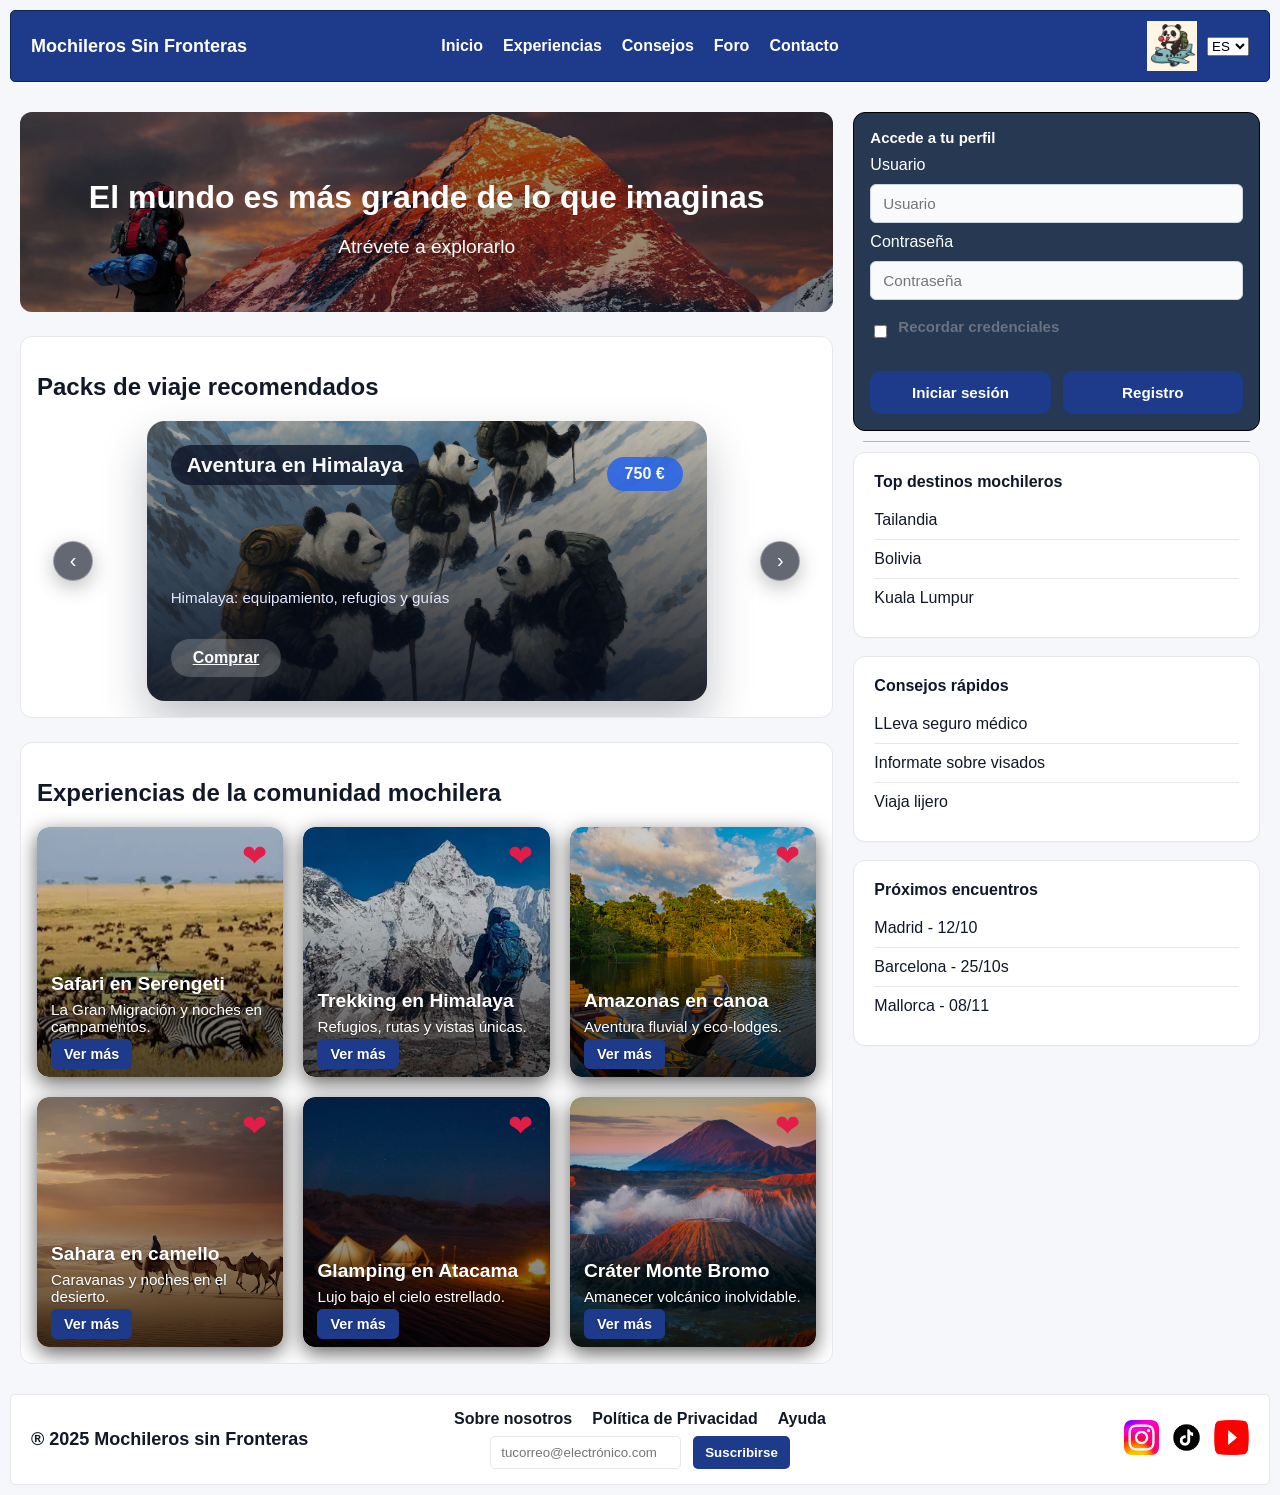
==== commit b2ae3995: "Empezando versión A" ====
--- a/pracctica1.html
+++ b/pracctica1.html
@@ -169,7 +169,7 @@
 
           <div class="acciones">
             <a href="https://www.youtube.com/" target="_blank" class="boton">Iniciar sesión</a>
-            <a href="https://www.google.com/" target="_blank" class="boton registrar">Registro</a>
+            <a href="./versiona.html" target="_blank" class="boton registrar">Registro</a>
           </div>
         </form>
       </section>
--- a/style/style.css
+++ b/style/style.css
@@ -1,9 +1,9 @@
-﻿/* ========== RESET & BASE ========== */
+/* ========== RESET & BASE ========== */
 body {
   margin: 0;
   font-family: Arial, sans-serif;
-  background: #f3f4f6; /* gris claro general */
-  color: #111;
+  background: #f5f7fb;
+  color: #111827;
 }
 
 /* ========== HEADER ========== */
@@ -12,9 +12,9 @@
   grid-template-columns: 1fr auto 1fr;
   align-items: center;
   padding: 10px 20px;
-  background-color: #1e3a8a; /* azul */
-  color: white;
-  border: 1px solid #000;
+  background-color: #1e3a8a;
+  color: #ffffff;
+  border: 1px solid #0b254d;
   border-radius: 5px;
   margin: 10px;
 }
@@ -40,7 +40,7 @@
 }
 
 .menu_navegacion a:hover {
-  color: yellow;
+  color: #f59e0b;
 }
 
 .cambiar_idiomas {
@@ -56,7 +56,6 @@
 }
 
 /* ========== MAIN ========== */
-/* Layout 2/3 (izquierda) + 1/3 (derecha) */
 main {
   display: grid;
   grid-template-columns: 2fr 1fr;
@@ -64,46 +63,48 @@
   padding: 20px;
 }
 
-/* Asegura que cada columna se quede en su celda */
 .zona-izq {
   width: 100%;
   box-sizing: border-box;
+  display: flex;
+  flex-direction: column;
+  gap: 24px;
 }
 
 .aside-der {
   width: 100%;
   box-sizing: border-box;
+  min-height: 400px;
 }
 
 /* Cajas internas generales */
 .caja {
-  background: lightsteelblue;
-  border: 1px solid #555;
-  border-radius: 6px;
-  padding: 10px;
-  overflow: hidden; /* evita que el contenido se “salga” */
-}
-
-/* Banner */
+  background: #ffffff;
+  border: 1px solid #e5e7eb;
+  border-radius: 12px;
+  padding: 16px;
+  overflow: hidden;
+}
+
+/* ========== BANNER ========== */
 .banner {
   position: relative;
   background: url("../img/mountain.jpg") center/cover no-repeat;
   height: 200px;
-  border-radius: 10px;
+  border-radius: 12px;
   display: flex;
   align-items: center;
   justify-content: center;
   text-align: center;
-  color: white;
+  color: #ffffff;
   overflow: hidden;
-  margin-bottom: 5px;
 }
 
 .banner::after {
   content: "";
   position: absolute;
   inset: 0;
-  background: rgba(0,0,0,0.4);
+  background: rgba(0, 0, 0, 0.40);
 }
 
 .banner-contenido {
@@ -122,42 +123,38 @@
 
 .caja2 {
   min-height: 300px;
-  margin-bottom:5px ;
 }
 
 .caja3 {
   min-height: 500px;
 }
 
-/* ===== Carrusel (izquierda) ===== */
+/* ========== CARRUSEL ========== */
 .carrusel {
-  text-align: center;
-}
-
-.carrusel h2 {
-  margin-bottom: 15px;
-  color: #1e3a8a;
+  text-align: left;
 }
 
 .carrusel-contenedor {
-  display: flex;
-  align-items: center;
+  position: relative;
+  display: flex;
+  align-items: center;   /* ← evita que las flechas se estiren en vertical */
   justify-content: center;
 }
 
 .carrusel-items {
   display: flex;
-  gap: 20px;
-  overflow: hidden;
+  justify-content: center;
+  width: 100%;
 }
 
 .pack {
   position: relative;
-  width: 500px;
-  height: 250px;
-  border-radius: 10px;
+  width: 100%;
+  max-width: 560px;
+  height: 280px;
+  border-radius: 18px;
   overflow: hidden;
-  box-shadow: 0 2px 8px rgba(0,0,0,0.2);
+  box-shadow: 0 22px 45px rgba(15, 23, 42, 0.25);
 }
 
 .pack img {
@@ -171,85 +168,95 @@
   inset: 0;
   display: flex;
   flex-direction: column;
-  justify-content: flex-start;
-  padding: 15px;
-  color: white;
+  justify-content: space-between;
+  padding: 24px;
+  background: linear-gradient(180deg, rgba(3, 10, 24, 0.15) 0%, rgba(3, 10, 24, 0.85) 95%);
+  color: #f8fafc;
 }
 
 .pack-titulo {
-  background: rgba(0,0,0,0.7);
-  padding: 5px 10px;
-  border-radius: 5px;
-  font-weight: bold;
   align-self: flex-start;
+  background: rgba(15, 23, 42, 0.8);
+  padding: 8px 16px;
+  border-radius: 999px;
+  font-size: 1.3rem;
+  font-weight: 700;
 }
 
 .pack-precio {
-  background: rgba(0,0,0,0.7);
-  padding: 5px 10px;
-  border-radius: 5px;
-  font-weight: bold;
   align-self: flex-end;
-  margin-top: -25px;
+  background: rgba(37, 99, 235, 0.85);
+  padding: 8px 18px;
+  border-radius: 999px;
+  font-weight: 700;
+  margin-top: -28px;
 }
 
 .pack-descripcion {
   margin-top: auto;
-  background: rgba(0,0,0,0.5);
-  padding: 8px;
-  border-radius: 5px;
-  font-size: 0.9rem;
+  font-size: 0.95rem;
+  max-width: 320px;
+  color: #e2e8ff;
 }
 
 .pack-boton {
-  align-self: flex-end;
-  margin-top: 10px;
-  background: #1e3a8a;
-  padding: 8px 14px;
-  border-radius: 6px;
-  text-decoration: none;
-  color: #fff;
-  font-weight: bold;
-}
-
+  align-self: flex-start;
+  margin-top: 18px;
+  padding: 10px 22px;
+  border-radius: 999px;
+  background: rgba(255, 255, 255, 0.2);
+  color: #f8fafc;
+  font-weight: 600;
+  cursor: pointer;
+  transition: background 0.01s;
+}
 .pack-boton:hover {
-  background: #0f2e66;
+  background: rgba(255, 255, 255, 0.35);
+  box-shadow: inset 0 0 0 1px rgba(248, 250, 252, 0.9);
 }
 
 .carrusel-flecha {
-  background: #1e3a8a;
-  color: white;
-  border: none;
-  font-size: 2rem;
-  padding: 5px 10px;
-  border-radius: 50%;
-  cursor: default; /* no funcional */
-}
-
+  position: absolute;
+  top: 50%;
+  transform: translateY(-50%);
+  width: 40px;               /* tamaño del botón */
+  height: 40px;
+  display: grid;
+  place-items: center;
+  font-size: 20px;           /* tamaño del símbolo ‹ › */
+  
+  background: rgba(17, 24, 39, 0.65);     /* fondo oscuro translúcido */
+  color: #ffffff;
+  border: 1px solid rgba(255, 255, 255, 0.35);
+  border-radius: 9999px;     /* círculo perfecto */
+  box-shadow: 0 6px 20px rgba(0, 0, 0, 0.25);
+  cursor: pointer;
+}
+
+/* Posiciones */
 .carrusel-flecha.izq {
-  margin-right: 10px;
+  left: 16px;
 }
 
 .carrusel-flecha.der {
-  margin-left: 10px;
-}
-
-/* ===== Experiencias (izquierda) – NUEVO FORMATO UNIFICADO ===== */
+  right: 16px;
+}
+
+/* ========== EXPERIENCIAS ========== */
 .grid-experiencias {
   display: grid;
   grid-template-columns: repeat(3, 1fr);
   gap: 20px;
-  margin-top: 15px;
-}
-
-/* Tarjeta imagen completa + overlay + texto */
+  margin-top: 16px;
+}
+
 .exp-card {
   position: relative;
   height: 250px;
   padding: 0;
   background: transparent;
   border: 0;
-  box-shadow: none;
+  box-shadow: 0 6px 20px rgba(0, 0, 0, 0.618);
   border-radius: 12px;
   overflow: hidden;
 }
@@ -266,22 +273,22 @@
   position: absolute;
   inset: 0;
   border-radius: 12px;
-  background: linear-gradient(to bottom, rgba(0,0,0,.20) 30%, rgba(0,0,0,.70) 100%);
+  background: linear-gradient(to bottom, rgba(0, 0, 0, 0.20) 30%, rgba(0, 0, 0, 0.70) 100%);
 }
 
 .exp-card .me-gusta {
   position: absolute;
+  font-size: 30px;
   top: 10px;
   right: 10px;
   width: 38px;
   height: 38px;
-  border-radius: 50%;
-  background: rgba(255,255,255,.95);
+  background: transparent;
   color: #e11d48;
   display: grid;
   place-items: center;
   text-decoration: none;
-  z-index: 2;
+  z-index: 1;
 }
 
 .exp-card .texto {
@@ -289,30 +296,29 @@
   left: 14px;
   right: 14px;
   bottom: 14px;
-  color: #fff;
+  color: #ffffff;
   z-index: 2;
-  text-shadow: 0 1px 2px rgba(0,0,0,.35);
+  text-shadow: 0 1px 2px rgba(0, 0, 0, 0.35);
 }
 
 .exp-card .titulo {
   margin: 0 0 6px;
   font-size: 1.2rem;
   font-weight: 800;
-  color: #fff;
+  color: #ffffff;
 }
 
 .exp-card .subtitulo {
   margin: 0 0 10px;
-  font-size: .95rem;
-}
-
-/* Botón reutilizado */
+  font-size: 0.95rem;
+}
+
 .boton-exp {
   padding: 6px 12px;
   border: 1px solid #1e3a8a;
   border-radius: 6px;
   background: #1e3a8a;
-  color: #fff;
+  color: #ffffff;
   text-decoration: none;
   font-size: 0.9rem;
   font-weight: bold;
@@ -324,14 +330,16 @@
 /* ========== ASIDE (derecha) ========== */
 .aside-der {
   min-height: 400px;
+  width: 100%;
+  box-sizing: border-box;
 }
 
 .acceso {
   background: #263852;
-  border: 1px solid black;
-  border-radius: 10px;
-  padding: 12px;
-  color: white;
+  border: 1px solid #000000;
+  border-radius: 12px;
+  padding: 16px;
+  color: #ffffff;
 }
 
 .acceso h2 {
@@ -342,37 +350,37 @@
 .inicio_sesion {
   display: flex;
   flex-direction: column;
-  gap: 8px;
+  gap: 10px;
 }
 
 .inicio_sesion input[type="email"] {
   width: 100%;
   box-sizing: border-box;
-  padding: 8px 10px;
+  padding: 10px 12px;
   border: 1px solid #cbd5e1;
   border-radius: 6px;
   font-size: 0.95rem;
   background: #f9fafb;
-  color: #111;
+  color: #111111;
   transition: border-color 0.2s, box-shadow 0.2s;
 }
 
 .inicio_sesion input[type="password"] {
   width: 100%;
   box-sizing: border-box;
-  padding: 8px 10px;
+  padding: 10px 12px;
   border: 1px solid #cbd5e1;
   border-radius: 6px;
   font-size: 0.95rem;
   background: #f9fafb;
-  color: #111;
+  color: #111111;
   transition: border-color 0.2s, box-shadow 0.2s;
 }
 
 .inicio_sesion input:focus {
   outline: none;
   border-color: #1e3a8a;
-  box-shadow: 0 0 3px #406fee55;
+  box-shadow: 0 0 3px rgba(64, 111, 238, 0.33);
 }
 
 .recordar {
@@ -381,14 +389,14 @@
   gap: 8px;
   font-size: 0.9rem;
   color: #6b7280;
-  margin: 6px 0 2px;
+  margin: 8px 0 4px;
 }
 
 .acciones {
   display: flex;
   justify-content: center;
   gap: 12px;
-  margin-top: 10px;
+  margin-top: 12px;
   width: 100%;
 }
 
@@ -399,13 +407,13 @@
   border-radius: 10px;
   border: 1px solid #1e3a8a;
   background: #1e3a8a;
-  color: #fff;
+  color: #ffffff;
   font-weight: 600;
   font-size: 0.95rem;
   text-decoration: none;
   cursor: pointer;
   text-align: center;
-  transition: background .15s;
+  transition: background 0.15s;
 }
 
 .boton:hover {
@@ -419,12 +427,12 @@
 }
 
 .panel {
-  background: #fff;
+  background: #ffffff;
   border: 1px solid #e5e7eb;
   border-radius: 12px;
-  padding: 16px;
-  margin-bottom: 16px;
-  box-shadow: 0 1px 0 rgba(0,0,0,.02);
+  padding: 20px;
+  margin-bottom: 18px;
+  box-shadow: 0 1px 0 rgba(0, 0, 0, 0.02);
 }
 
 .panel h2 {
@@ -440,7 +448,7 @@
 }
 
 .lista_panel li {
-  padding: 8px 0;
+  padding: 10px 0;
   border-bottom: 1px solid #e5e7eb;
 }
 
@@ -463,8 +471,8 @@
   grid-template-columns: 1fr auto 1fr;
   align-items: center;
   padding: 15px 20px;
-  background: lightsteelblue;
-  border: 1px solid #000;
+  background: #ffffff;
+  border: 1px solid #e5e7eb;
   border-radius: 5px;
   margin: 10px;
 }
@@ -473,6 +481,7 @@
   justify-self: start;
   font-size: 18px;
   font-weight: bold;
+  color: #111827;
 }
 
 .footer-links {
@@ -490,7 +499,7 @@
 }
 
 .pie_pag_nav a {
-  color: #000;
+  color: #111827;
   text-decoration: none;
   font-weight: bold;
 }
@@ -498,27 +507,29 @@
 .newsletter {
   display: flex;
   justify-content: center;
-  gap: 10px;
+  gap: 12px;
 }
 
 .newsletter input[type="email"] {
-  padding: 6px;
-  border: 1px solid #666;
+  padding: 8px 10px;
+  border: 1px solid #e5e7eb;
   border-radius: 5px;
+  background: #ffffff;
+  color: #111827;
 }
 
 .newsletter button {
   padding: 6px 12px;
   border: none;
   border-radius: 5px;
-  background: #0073e6;
-  color: white;
+  background: #1e3a8a;
+  color: #ffffff;
   font-weight: bold;
   cursor: pointer;
 }
 
 .newsletter button:hover {
-  background: #005bb5;
+  background: #0f2e66;
 }
 
 .Redes_sociales {
